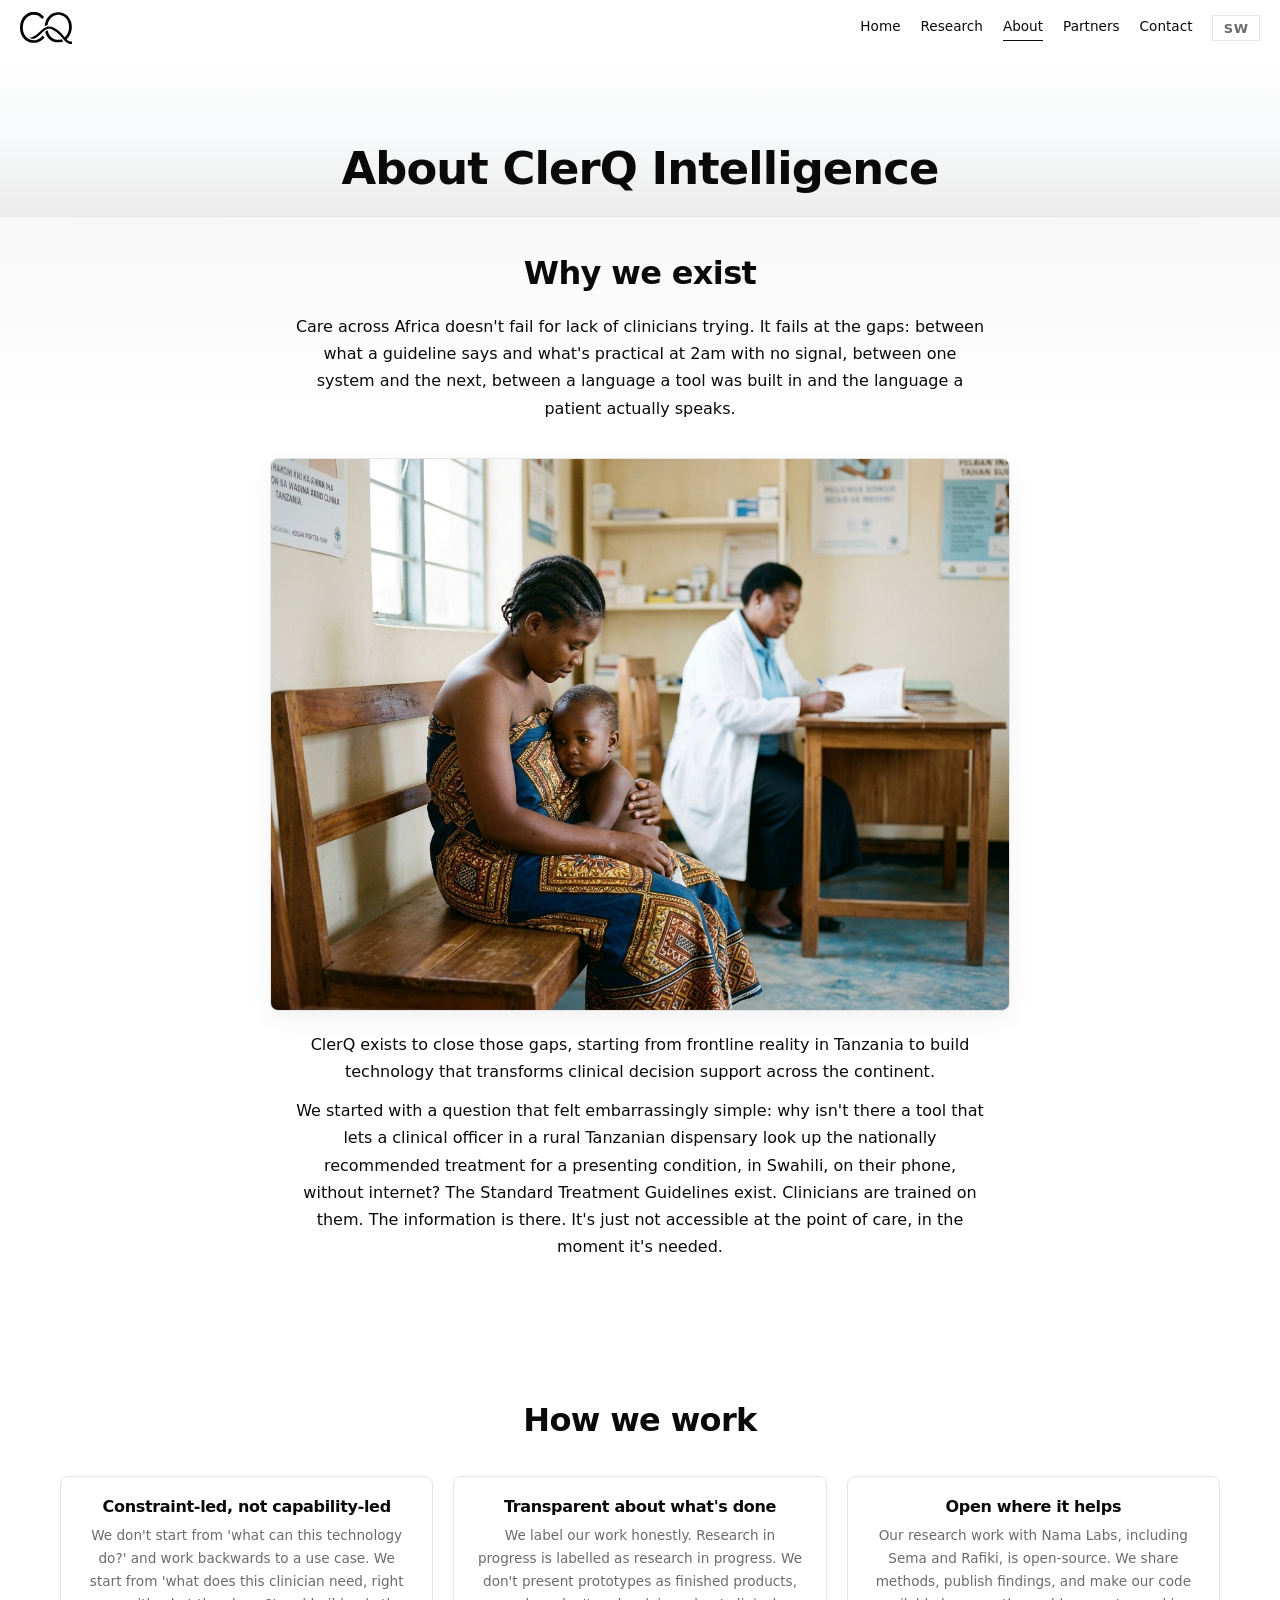
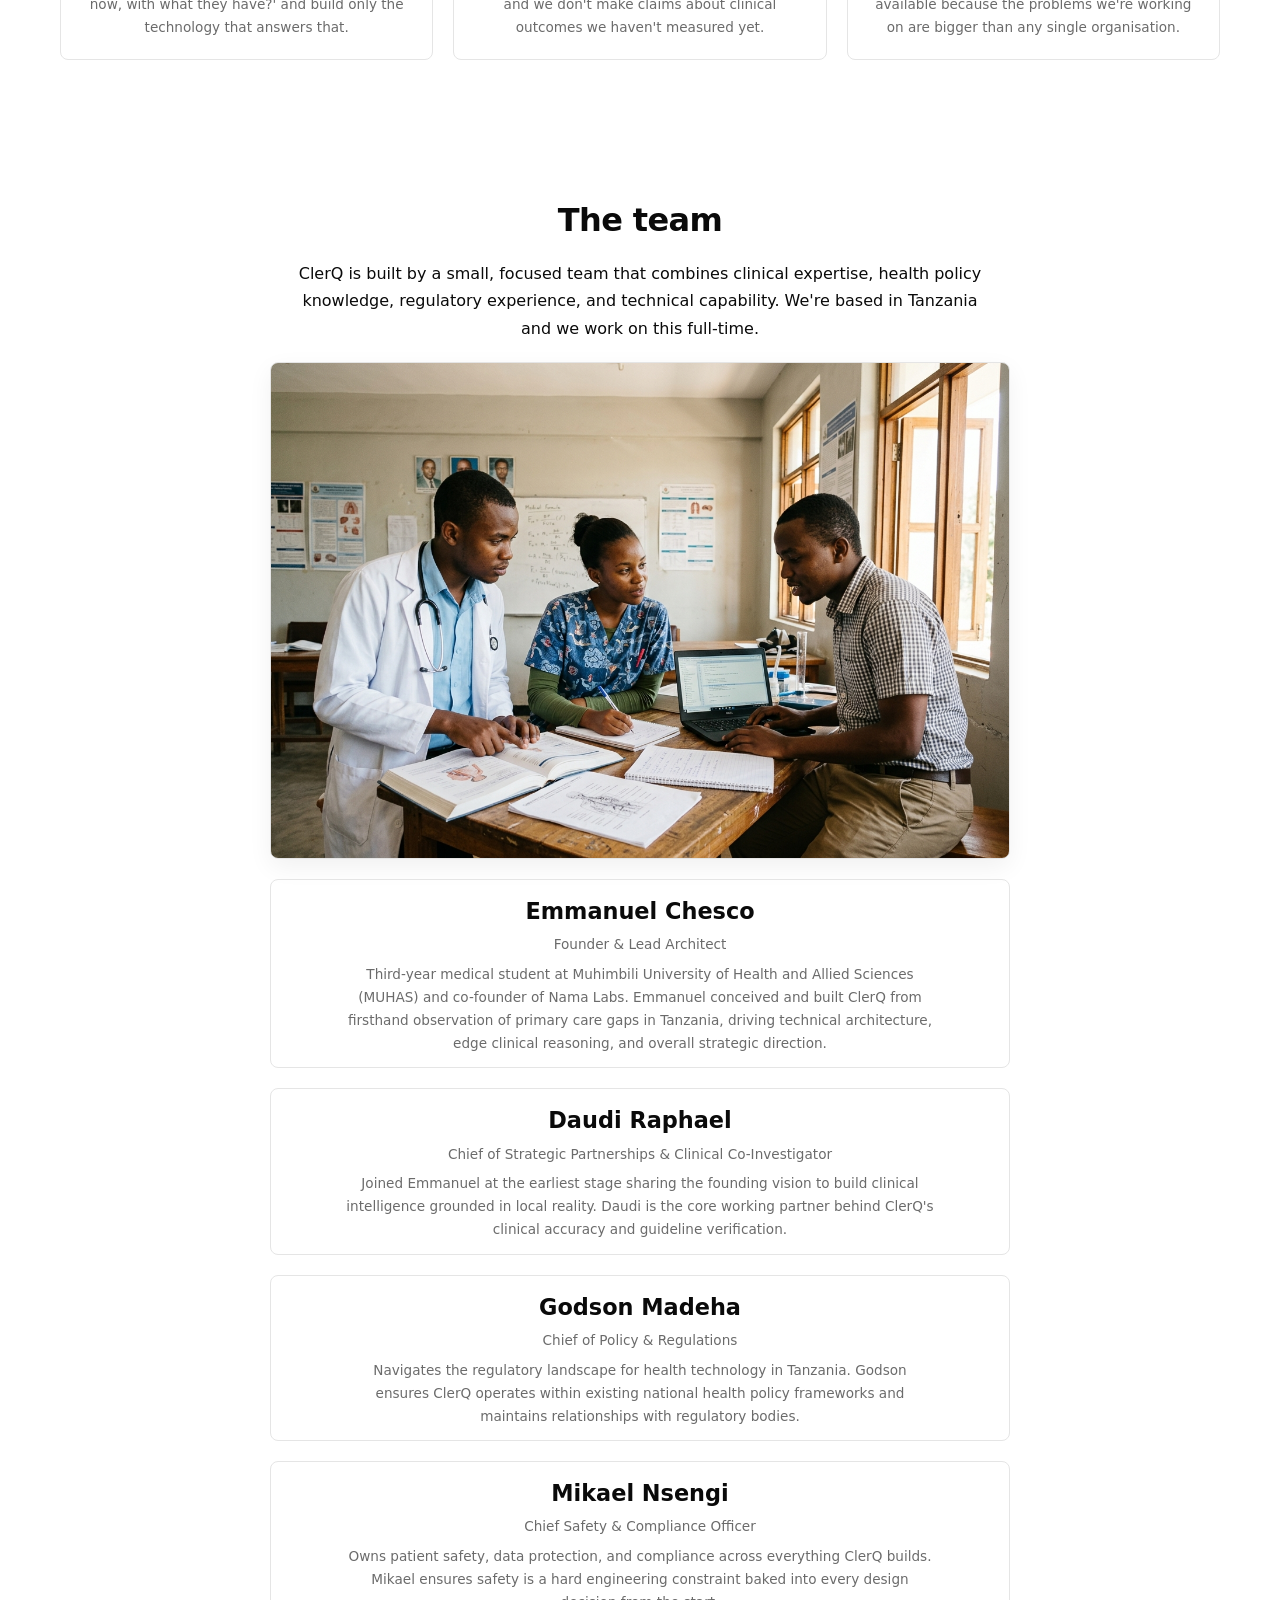
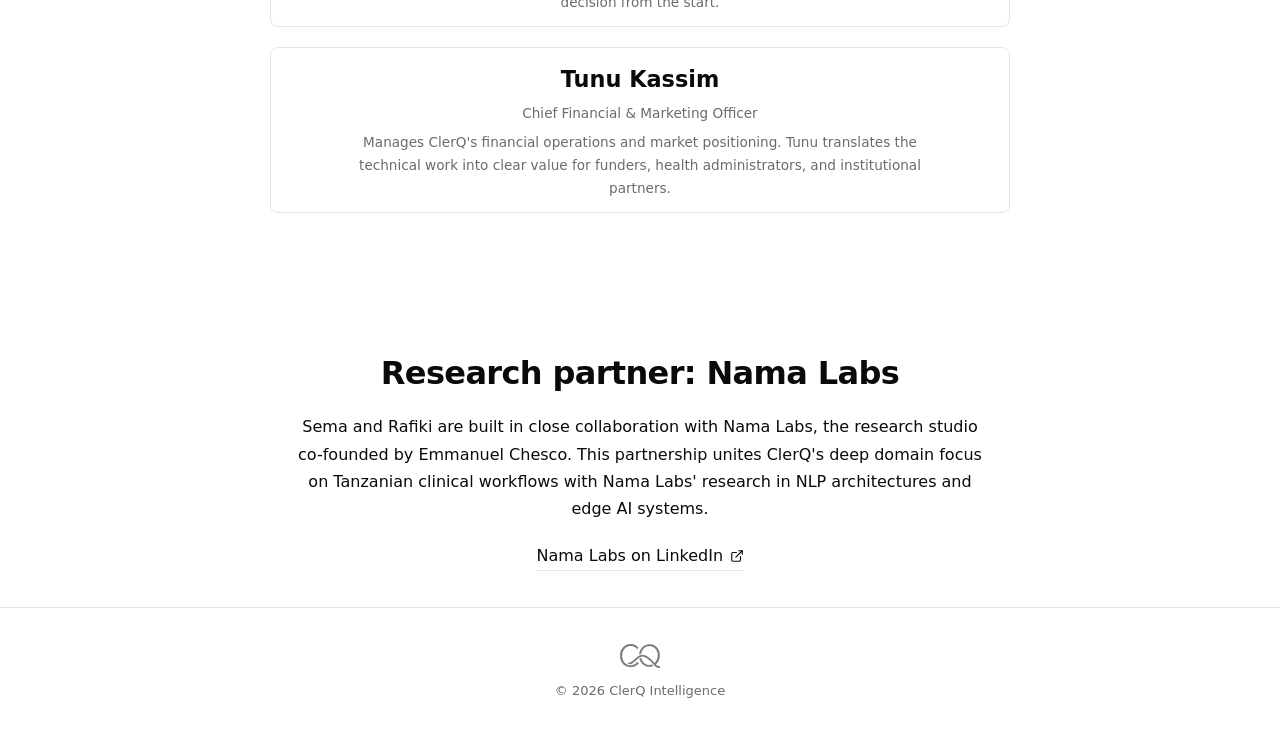
==== about/index.html @ b5c99c8f "fix(mobile): overhaul collapsible mobile menu with opaque blur overlay, fix email domain to .site, a" ====
<!DOCTYPE html>
<html lang="en" data-lang="en">
<head>
  <meta charset="UTF-8">
  <meta name="viewport" content="width=device-width, initial-scale=1.0">
  <title>About: ClerQ Intelligence</title>
  <meta name="description" content="The story, team, and values behind ClerQ Intelligence. Built to transform African healthcare, starting from frontline clinical reality in Tanzania.">
  <link rel="canonical" href="https://clerqintelligence.site/about/">
  <meta property="og:type" content="website">
  <meta property="og:url" content="https://clerqintelligence.site/about/">
  <meta property="og:title" content="About: ClerQ Intelligence">
  <meta property="og:description" content="Why ClerQ exists: the team and story behind clinical decision support built to transform African healthcare starting from Tanzania.">
  <meta property="og:image" content="https://clerqintelligence.site/assets/logos/clerq-logotype.png">
  <meta name="twitter:card" content="summary_large_image">
  <link rel="icon" href="/favicon.ico" sizes="any">
  <link rel="icon" type="image/svg+xml" href="/favicon.svg">
  <link rel="icon" type="image/png" sizes="32x32" href="/favicon-32.png">
  <link rel="icon" type="image/png" sizes="192x192" href="/favicon-192.png">
  <link rel="apple-touch-icon" href="/apple-touch-icon.png">
  <link rel="manifest" href="/site.webmanifest">
  <link rel="stylesheet" href="/css/main.css?v=20261111_11">
</head>
<body>

  <!-- ====== NAVIGATION ====== -->
  <nav class="nav" id="main-nav" role="navigation" aria-label="Main navigation">
    <a href="/" class="nav__logo" aria-label="ClerQ Intelligence home">
      <img src="/assets/logos/cq-monogram.svg" alt="CQ" width="40" height="32">
    </a>
    <div class="nav__links" id="nav-links">
      <button class="nav__close" id="nav-close" aria-label="Close menu" type="button">
        <svg width="22" height="22" viewBox="0 0 24 24" fill="none" stroke="currentColor" stroke-width="2.2" stroke-linecap="round" stroke-linejoin="round">
          <line x1="18" y1="6" x2="6" y2="18"></line>
          <line x1="6" y1="6" x2="18" y2="18"></line>
        </svg>
      </button>
      <a href="/" class="nav__link" id="nav-home"><span data-en="Home" data-sw="Nyumbani">Home</span></a>
      <a href="/research/" class="nav__link" id="nav-research"><span data-en="Research" data-sw="Utafiti">Research</span></a>
      <a href="/about/" class="nav__link nav__link--active" id="nav-about"><span data-en="About" data-sw="Kuhusu">About</span></a>
      <a href="/partners/" class="nav__link" id="nav-partners"><span data-en="Partners" data-sw="Washirika">Partners</span></a>
      <a href="/contact/" class="nav__link" id="nav-contact"><span data-en="Contact" data-sw="Wasiliana">Contact</span></a>
      <button class="nav__lang-toggle" id="lang-toggle" aria-label="Switch language">
        <span class="nav__lang-label" data-en="SW" data-sw="EN">SW</span>
      </button>
    </div>
    <button class="nav__toggle" id="nav-toggle" aria-label="Open menu" aria-expanded="false">
      <span class="nav__toggle-bar"></span>
      <span class="nav__toggle-bar"></span>
      <span class="nav__toggle-bar"></span>
    </button>
  </nav>
  <div class="nav__backdrop" id="nav-backdrop" aria-hidden="true"></div>

  <!-- ====== PAGE HEADER ====== -->
  <header class="page-header">
    <div class="container">
      <h1 data-en="About ClerQ Intelligence" data-sw="Kuhusu ClerQ Intelligence">About ClerQ Intelligence</h1>
    </div>
  </header>

  <!-- ====== WHY CLERQ EXISTS ====== -->
  <section class="section section--gradient-top" id="why-clerq">
    <div class="container">
      <h2 data-en="Why we exist" data-sw="Kwa nini tunapo">Why we exist</h2>
      <p style="margin-top: var(--space-md);" data-en="Care across Africa doesn't fail for lack of clinicians trying. It fails at the gaps: between what a guideline says and what's practical at 2am with no signal, between one system and the next, between a language a tool was built in and the language a patient actually speaks." data-sw="Huduma ya afya barani Afrika haishindwi kwa sababu madaktari hawajaribu. Inashindwa kwenye mapengo: kati ya mwongozo unavyosema na kinachofaa saa 8 usiku bila mtandao, kati ya mfumo mmoja na mwingine, kati ya lugha ambayo chombo kilijengwa na lugha ambayo mgonjwa anazungumza.">
        Care across Africa doesn't fail for lack of clinicians trying. It fails at the gaps: between what a guideline says and what's practical at 2am with no signal, between one system and the next, between a language a tool was built in and the language a patient actually speaks.
      </p>

      <div style="margin: var(--space-lg) auto 0; border: 1px solid var(--line); border-radius: 8px; overflow: hidden; max-width: 740px; box-shadow: 0 8px 24px rgba(0,0,0,0.06);">
        <img src="/assets/images/primary-encounter.jpg?v=20261111_11" alt="Mother and young child seated together in a clinic consultation room in Tanzania" style="width: 100%; height: auto; display: block;" loading="lazy">
      </div>

      <p style="margin-top: var(--space-md);" data-en="ClerQ exists to close those gaps, starting from frontline reality in Tanzania to build technology that transforms clinical decision support across the continent." data-sw="ClerQ ipo kufunga mapengo hayo, kuanzia uhalisia wa mstari wa mbele nchini Tanzania kujenga teknolojia inayobadilisha msaada wa maamuzi ya kitabibu kote barani.">
        ClerQ exists to close those gaps, starting from frontline reality in Tanzania to build technology that transforms clinical decision support across the continent.
      </p>
      <p style="margin-top: var(--space-sm);" data-en="We started with a question that felt embarrassingly simple: why isn't there a tool that lets a clinical officer in a rural Tanzanian dispensary look up the nationally recommended treatment for a presenting condition, in Swahili, on their phone, without internet? The Standard Treatment Guidelines exist. Clinicians are trained on them. The information is there. It's just not accessible at the point of care, in the moment it's needed." data-sw="Tulianza na swali lililoonekana rahisi sana: kwa nini hakuna chombo kinachoruhusu afisa wa kliniki katika zahanati ya vijijini ya Tanzania kutafuta matibabu yanayopendekezwa kitaifa kwa hali inayowasilishwa, kwa Kiswahili, kwenye simu yao, bila mtandao? Miongozo ya Tiba ya Kawaida ipo. Madaktari wamefunzwa juu yake. Taarifa ipo. Tu haipatikani katika sehemu ya huduma, wakati inapohitajika.">
        We started with a question that felt embarrassingly simple: why isn't there a tool that lets a clinical officer in a rural Tanzanian dispensary look up the nationally recommended treatment for a presenting condition, in Swahili, on their phone, without internet? The Standard Treatment Guidelines exist. Clinicians are trained on them. The information is there. It's just not accessible at the point of care, in the moment it's needed.
      </p>
    </div>
  </section>

  <!-- ====== WAVE DIVIDER ====== -->
  <svg class="wave-divider" viewBox="0 0 400 40" xmlns="http://www.w3.org/2000/svg" aria-hidden="true">
    <path d="M0 20 C50 20, 75 5, 125 5 S200 35, 250 35 S325 5, 375 5 S400 20, 400 20"/>
  </svg>

  <!-- ====== HOW WE WORK ====== -->
  <section class="section" id="how-we-work">
    <div class="container">
      <h2 data-en="How we work" data-sw="Jinsi tunavyofanya kazi">How we work</h2>
      <div style="margin-top: var(--space-lg); display: grid; grid-template-columns: repeat(auto-fit, minmax(280px, 1fr)); gap: var(--space-md);">
        <div style="border: 1px solid var(--line); border-radius: 8px; padding: var(--space-md); background: rgba(255,255,255,0.02);">
          <h3 style="font-size: var(--fs-body); font-weight: var(--fw-semibold); color: var(--ink);" data-en="Constraint-led, not capability-led" data-sw="Inaongozwa na vikwazo, si uwezo">Constraint-led, not capability-led</h3>
          <p class="text-muted text-small" style="margin-top: var(--space-xs);" data-en="We don't start from 'what can this technology do?' and work backwards to a use case. We start from 'what does this clinician need, right now, with what they have?' and build only the technology that answers that." data-sw="Hatuanzi kutoka 'teknolojia hii inaweza kufanya nini?' na kufanya kazi kurudi kwa kesi ya matumizi. Tunaanzia kutoka 'daktari huyu anahitaji nini, sasa hivi, na kile alicho nacho?' na kujenga teknolojia tu inayojibu hilo.">We don't start from "what can this technology do?" and work backwards to a use case. We start from "what does this clinician need, right now, with what they have?" and build only the technology that answers that.</p>
        </div>
        <div style="border: 1px solid var(--line); border-radius: 8px; padding: var(--space-md); background: rgba(255,255,255,0.02);">
          <h3 style="font-size: var(--fs-body); font-weight: var(--fw-semibold); color: var(--ink);" data-en="Transparent about what's done" data-sw="Wazi kuhusu kinachokamilika">Transparent about what's done</h3>
          <p class="text-muted text-small" style="margin-top: var(--space-xs);" data-en="We label our work honestly. Research in progress is labelled as research in progress. We don't present prototypes as finished products, and we don't make claims about clinical outcomes we haven't measured yet." data-sw="Tunaweka lebo kazi yetu kwa uaminifu. Utafiti unaoendelea umewekwa lebo kama utafiti unaoendelea. Hatuwasilishi mifano kama bidhaa zilizokamilika.">We label our work honestly. Research in progress is labelled as research in progress. We don't present prototypes as finished products, and we don't make claims about clinical outcomes we haven't measured yet.</p>
        </div>
        <div style="border: 1px solid var(--line); border-radius: 8px; padding: var(--space-md); background: rgba(255,255,255,0.02);">
          <h3 style="font-size: var(--fs-body); font-weight: var(--fw-semibold); color: var(--ink);" data-en="Open where it helps" data-sw="Wazi mahali inaposaidia">Open where it helps</h3>
          <p class="text-muted text-small" style="margin-top: var(--space-xs);" data-en="Our research work with Nama Labs, including Sema and Rafiki, is open-source. We share methods, publish findings, and make our code available because the problems we're working on are bigger than any single organisation." data-sw="Kazi yetu ya utafiti na Nama Labs, ikijumuisha Sema na Rafiki, ni ya chanzo wazi. Tunashiriki mbinu, kuchapisha matokeo, na kufanya msimbo wetu upatikane kwa uwazi.">Our research work with Nama Labs, including Sema and Rafiki, is open-source. We share methods, publish findings, and make our code available because the problems we're working on are bigger than any single organisation.</p>
        </div>
      </div>
    </div>
  </section>

  <!-- ====== WAVE DIVIDER ====== -->
  <svg class="wave-divider" viewBox="0 0 400 40" xmlns="http://www.w3.org/2000/svg" aria-hidden="true">
    <path d="M0 20 C50 20, 75 5, 125 5 S200 35, 250 35 S325 5, 375 5 S400 20, 400 20"/>
  </svg>

  <!-- ====== TEAM ====== -->
  <section class="section" id="team">
    <div class="container">
      <h2 data-en="The team" data-sw="Timu">The team</h2>
      <p style="margin-top: var(--space-md);" data-en="ClerQ is built by a small, focused team that combines clinical expertise, health policy knowledge, regulatory experience, and technical capability. We're based in Tanzania and we work on this full-time." data-sw="ClerQ imejengwa na timu ndogo, iliyolenga inayounganisha utaalamu wa kitabibu, maarifa ya sera ya afya, uzoefu wa udhibiti, na uwezo wa kiufundi. Tunaishi Tanzania na tunafanya kazi hii kwa muda wote.">
        ClerQ is built by a small, focused team that combines clinical expertise, health policy knowledge, regulatory experience, and technical capability. We're based in Tanzania and we work on this full-time.
      </p>
      <div style="margin: var(--space-md) auto 0; border: 1px solid var(--line); border-radius: 8px; overflow: hidden; max-width: 740px; box-shadow: 0 8px 24px rgba(0,0,0,0.06);">
        <img src="/assets/images/team-facility.jpg?v=20261111_11" alt="ClerQ Intelligence clinical research and development team in Dar es Salaam" style="width: 100%; height: auto; display: block;" loading="lazy">
      </div>

      <div class="team-list">
        <div class="team-member" style="border-radius: 8px; padding: var(--space-sm); border: 1px solid var(--line);">
          <p class="team-member__name">Emmanuel Chesco</p>
          <p class="team-member__role" data-en="Founder &amp; Lead Architect" data-sw="Mwanzilishi &amp; Msanifu Mkuu">Founder &amp; Lead Architect</p>
          <p class="text-small text-muted" style="margin-top: var(--space-xs);" data-en="Third-year medical student at Muhimbili University of Health and Allied Sciences (MUHAS) and co-founder of Nama Labs. Emmanuel conceived and built ClerQ from firsthand observation of primary care gaps in Tanzania, driving technical architecture, edge clinical reasoning, and overall strategic direction." data-sw="Mwanafunzi wa mwaka wa tatu wa udaktari katika Chuo Kikuu cha Afya na Sayansi Shirikishi Muhimbili (MUHAS) na mwanzilishi mwenza wa Nama Labs.">Third-year medical student at Muhimbili University of Health and Allied Sciences (MUHAS) and co-founder of Nama Labs. Emmanuel conceived and built ClerQ from firsthand observation of primary care gaps in Tanzania, driving technical architecture, edge clinical reasoning, and overall strategic direction.</p>
        </div>
        <div class="team-member" style="border-radius: 8px; padding: var(--space-sm); border: 1px solid var(--line);">
          <p class="team-member__name">Daudi Raphael</p>
          <p class="team-member__role" data-en="Chief of Strategic Partnerships &amp; Clinical Co-Investigator" data-sw="Mkuu wa Ushirikiano wa Kimkakati &amp; Mtafiti Mwenza wa Kitabibu">Chief of Strategic Partnerships &amp; Clinical Co-Investigator</p>
          <p class="text-small text-muted" style="margin-top: var(--space-xs);" data-en="Joined Emmanuel at the earliest stage sharing the founding vision to build clinical intelligence grounded in local reality. Daudi is the core working partner behind ClerQ's clinical accuracy and guideline verification." data-sw="Alijiunga na Emmanuel katika hatua ya mwanzo kabisa akishiriki maono ya msingi ya kujenga akili ya kitabibu inayotegemea uhalisia wa ndani.">Joined Emmanuel at the earliest stage sharing the founding vision to build clinical intelligence grounded in local reality. Daudi is the core working partner behind ClerQ's clinical accuracy and guideline verification.</p>
        </div>
        <div class="team-member" style="border-radius: 8px; padding: var(--space-sm); border: 1px solid var(--line);">
          <p class="team-member__name">Godson Madeha</p>
          <p class="team-member__role" data-en="Chief of Policy &amp; Regulations" data-sw="Mkuu wa Sera na Kanuni">Chief of Policy &amp; Regulations</p>
          <p class="text-small text-muted" style="margin-top: var(--space-xs);" data-en="Navigates the regulatory landscape for health technology in Tanzania. Godson ensures ClerQ operates within existing national health policy frameworks and maintains relationships with regulatory bodies." data-sw="Anasimamia mazingira ya udhibiti wa teknolojia ya afya Tanzania. Godson anahakikisha ClerQ inafanya kazi ndani ya mifumo iliyopo ya sera ya afya ya kitaifa.">Navigates the regulatory landscape for health technology in Tanzania. Godson ensures ClerQ operates within existing national health policy frameworks and maintains relationships with regulatory bodies.</p>
        </div>
        <div class="team-member" style="border-radius: 8px; padding: var(--space-sm); border: 1px solid var(--line);">
          <p class="team-member__name">Mikael Nsengi</p>
          <p class="team-member__role" data-en="Chief Safety &amp; Compliance Officer" data-sw="Afisa Mkuu wa Usalama na Uzingatiaji">Chief Safety &amp; Compliance Officer</p>
          <p class="text-small text-muted" style="margin-top: var(--space-xs);" data-en="Owns patient safety, data protection, and compliance across everything ClerQ builds. Mikael ensures safety is a hard engineering constraint baked into every design decision from the start." data-sw="Anamiliki usalama wa mgonjwa, ulinzi wa data, na uzingatiaji katika kila kitu ClerQ inajenga.">Owns patient safety, data protection, and compliance across everything ClerQ builds. Mikael ensures safety is a hard engineering constraint baked into every design decision from the start.</p>
        </div>
        <div class="team-member" style="border-radius: 8px; padding: var(--space-sm); border: 1px solid var(--line);">
          <p class="team-member__name">Tunu Kassim</p>
          <p class="team-member__role" data-en="Chief Financial &amp; Marketing Officer" data-sw="Afisa Mkuu wa Fedha na Masoko">Chief Financial &amp; Marketing Officer</p>
          <p class="text-small text-muted" style="margin-top: var(--space-xs);" data-en="Manages ClerQ's financial operations and market positioning. Tunu translates the technical work into clear value for funders, health administrators, and institutional partners." data-sw="Anasimamia shughuli za fedha na nafasi ya soko ya ClerQ.">Manages ClerQ's financial operations and market positioning. Tunu translates the technical work into clear value for funders, health administrators, and institutional partners.</p>
        </div>
      </div>
    </div>
  </section>

  <!-- ====== WAVE DIVIDER ====== -->
  <svg class="wave-divider" viewBox="0 0 400 40" xmlns="http://www.w3.org/2000/svg" aria-hidden="true">
    <path d="M0 20 C50 20, 75 5, 125 5 S200 35, 250 35 S325 5, 375 5 S400 20, 400 20"/>
  </svg>

  <!-- ====== NAMA LABS ====== -->
  <section class="section" id="nama-labs">
    <div class="container">
      <h2 data-en="Research partner: Nama Labs" data-sw="Mshirika wa utafiti: Nama Labs">Research partner: Nama Labs</h2>
      <p style="margin-top: var(--space-md);" data-en="Sema and Rafiki are built in close collaboration with Nama Labs, the research studio co-founded by Emmanuel Chesco. This partnership unites ClerQ's deep domain focus on Tanzanian clinical workflows with Nama Labs' research in NLP architectures and edge AI systems." data-sw="Sema na Rafiki zimejengwa kwa ushirikiano wa karibu na Nama Labs, studio ya utafiti iliyoanzishwa kwa pamoja na Emmanuel Chesco.">
        Sema and Rafiki are built in close collaboration with Nama Labs, the research studio co-founded by Emmanuel Chesco. This partnership unites ClerQ's deep domain focus on Tanzanian clinical workflows with Nama Labs' research in NLP architectures and edge AI systems.
      </p>
      <div style="margin-top: var(--space-md);">
        <a href="https://linkedin.com/in/nama-labs-07a475433" class="ext-link" target="_blank" rel="noopener noreferrer">
          <span>Nama Labs on LinkedIn</span>
          <svg viewBox="0 0 24 24" fill="none" stroke="currentColor" stroke-width="2" stroke-linecap="round" stroke-linejoin="round"><path d="M18 13v6a2 2 0 0 1-2 2H5a2 2 0 0 1-2-2V8a2 2 0 0 1 2-2h6"/><polyline points="15 3 21 3 21 9"/><line x1="10" y1="14" x2="21" y2="3"/></svg>
        </a>
      </div>
    </div>
  </section>

  <!-- ====== FOOTER ====== -->
  <footer class="footer" id="site-footer">
    <div class="footer__inner">
      <img src="/assets/logos/cq-monogram.svg" alt="CQ" class="footer__logo" width="40" height="32">
      <span class="footer__copy">&copy; 2026 ClerQ Intelligence</span>
    </div>
  </footer>

  <script src="/js/main.js?v=20261111_11"></script>
</body>
</html>
---- css/main.css ----
/* ============================================================
   ClerQ Intelligence: Design System
   Monochrome · Geometric · Ramsian Minimalism
   ============================================================ */

/* --- Fonts -------------------------------------------------- */
@import url('https://api.fontshare.com/v2/css?f[]=general-sans@200,300,400,500,600,700&display=swap');

/* --- Design Tokens ------------------------------------------ */
:root {
  /* Palette: strict monochrome base with subtle technical accents */
  --bg: #FFFFFF;
  --ink: #0A0A0A;
  --line: #E5E5E5;
  --muted: #6B6B6B;

  /* Subtle technical accent tokens (used sparingly for telemetry, validation, and key actions) */
  --accent-teal: #00D09C;
  --accent-teal-dim: rgba(0, 208, 156, 0.08);
  --accent-teal-border: rgba(0, 208, 156, 0.28);
  --accent-teal-glow: rgba(0, 208, 156, 0.35);

  --accent-cyan: #0EA5E9;
  --accent-cyan-dim: rgba(14, 165, 233, 0.08);
  --accent-cyan-border: rgba(14, 165, 233, 0.28);

  --accent-amber: #D97706;
  --accent-amber-dim: rgba(217, 119, 6, 0.08);
  --accent-amber-border: rgba(217, 119, 6, 0.3);

  --accent-violet: #8B5CF6;
  --accent-violet-dim: rgba(139, 92, 246, 0.08);

  /* Premium gradient tokens */
  --grad-hero: linear-gradient(180deg, #FFFFFF 0%, #F8F9FA 50%, #EBEBEB 100%);
  --grad-section-fade: linear-gradient(180deg, rgba(10,10,10,0.03) 0%, rgba(255,255,255,0) 100%);
  --grad-ink-down: linear-gradient(180deg, var(--ink) 0%, #1A1A1A 40%, #333333 100%);
  --grad-dark-section: linear-gradient(180deg, #0A0A0A 0%, #121417 50%, #1A1D20 100%);
  --grad-subtle-vignette: radial-gradient(ellipse at center, transparent 40%, rgba(10,10,10,0.04) 100%);
  --grad-text-fade: linear-gradient(90deg, var(--ink) 0%, var(--muted) 100%);
  --grad-teal-subtle: linear-gradient(135deg, rgba(0, 208, 156, 0.1) 0%, rgba(14, 165, 233, 0.05) 100%);

  /* Typography */
  --font-primary: 'General Sans', system-ui, -apple-system, 'Segoe UI', sans-serif;
  --font-mono: ui-monospace, SFMono-Regular, Menlo, Monaco, Consolas, 'Liberation Mono', 'Courier New', monospace;
  --fs-display: clamp(2.8rem, 5vw, 5rem);
  --fs-h1: clamp(2rem, 3.5vw, 3.2rem);
  --fs-h2: clamp(1.5rem, 2.5vw, 2rem);
  --fs-h3: clamp(1.15rem, 1.8vw, 1.4rem);
  --fs-body: clamp(1rem, 1.1vw, 1.125rem);
  --fs-small: clamp(0.85rem, 0.95vw, 0.9375rem);
  --fs-caption: 0.8125rem;
  --lh-display: 1.1;
  --lh-heading: 1.25;
  --lh-body: 1.7;
  --fw-light: 300;
  --fw-regular: 400;
  --fw-medium: 500;
  --fw-semibold: 600;
  --fw-bold: 700;

  /* Spacing: tightened for crisp readability and modern density without cavernous gaps */
  --space-xs: 0.4rem;
  --space-sm: 0.75rem;
  --space-md: 1.25rem;
  --space-lg: 2.25rem;
  --space-xl: 3.25rem;
  --space-2xl: 4.5rem;

  /* Layout */
  --max-width: 1200px;
  --content-width: 720px;
  --copy-max-ch: 68ch;

  /* Transitions */
  --ease-out: cubic-bezier(0.16, 1, 0.3, 1);
  --ease-in-out: cubic-bezier(0.65, 0, 0.35, 1);
  --duration-fast: 200ms;
  --duration-normal: 400ms;
  --duration-slow: 800ms;
}

/* --- Reset -------------------------------------------------- */
*, *::before, *::after {
  margin: 0;
  padding: 0;
  box-sizing: border-box;
}

html {
  scroll-behavior: smooth;
  scroll-padding-top: 80px;
  -webkit-text-size-adjust: 100%;
  text-size-adjust: 100%;
  overflow-x: hidden;
}

body {
  font-family: var(--font-primary);
  font-size: var(--fs-body);
  font-weight: var(--fw-regular);
  line-height: var(--lh-body);
  color: var(--ink);
  background-color: var(--bg);
  -webkit-font-smoothing: antialiased;
  -moz-osx-font-smoothing: grayscale;
  text-rendering: optimizeLegibility;
  overflow-x: hidden;
  width: 100%;
}

img, svg, video, canvas {
  display: block;
  max-width: 100%;
}

a {
  color: var(--ink);
  text-decoration: none;
  transition: opacity var(--duration-fast) var(--ease-out);
}

a:hover {
  opacity: 0.6;
}

button {
  font-family: inherit;
  font-size: inherit;
  border: none;
  background: none;
  cursor: pointer;
  color: inherit;
}

ul, ol {
  list-style: none;
}

/* --- Typography --------------------------------------------- */
h1, h2, h3, h4 {
  font-weight: var(--fw-semibold);
  line-height: var(--lh-heading);
  letter-spacing: -0.02em;
  text-align: center;
  margin-left: auto;
  margin-right: auto;
}

h1 { font-size: var(--fs-h1); }
h2 { font-size: var(--fs-h2); }
h3 { font-size: var(--fs-h3); }

p {
  max-width: var(--copy-max-ch);
  margin-left: auto;
  margin-right: auto;
  text-align: center;
}

.text-muted {
  color: var(--muted);
}

.text-small {
  font-size: var(--fs-small);
}

.text-caption {
  font-size: var(--fs-caption);
  color: var(--muted);
}

/* --- Layout ------------------------------------------------- */
.container {
  width: 100%;
  max-width: var(--max-width);
  margin-left: auto;
  margin-right: auto;
  padding-left: var(--space-md);
  padding-right: var(--space-md);
  text-align: center;
}

.container--narrow {
  max-width: var(--content-width);
}

.section {
  padding-top: var(--space-lg);
  padding-bottom: var(--space-lg);
  text-align: center;
}

.section--lg {
  padding-top: var(--space-xl);
  padding-bottom: var(--space-xl);
  text-align: center;
}

/* --- Navigation --------------------------------------------- */
.nav {
  position: sticky;
  top: 0;
  left: 0;
  right: 0;
  z-index: 100;
  padding: var(--space-sm) var(--space-md);
  display: flex;
  align-items: center;
  justify-content: space-between;
  background: rgba(255, 255, 255, 0.92);
  backdrop-filter: blur(20px);
  -webkit-backdrop-filter: blur(20px);
  border-bottom: 1px solid transparent;
  transition: border-color var(--duration-normal) var(--ease-out),
              background-color var(--duration-normal) var(--ease-out);
}

.nav__backdrop {
  position: fixed;
  inset: 0;
  background: rgba(0, 0, 0, 0.45);
  backdrop-filter: blur(4px);
  -webkit-backdrop-filter: blur(4px);
  opacity: 0;
  pointer-events: none;
  transition: opacity var(--duration-normal) var(--ease-out);
  z-index: 9998;
}

.nav__backdrop--open {
  opacity: 1;
  pointer-events: auto;
}

.nav--scrolled {
  border-bottom-color: var(--line);
  background: rgba(255, 255, 255, 0.95);
}

.nav__logo {
  display: flex;
  align-items: center;
  flex-shrink: 0;
}

.nav__logo img {
  height: 32px;
  width: auto;
}

.nav__links {
  display: flex;
  align-items: center;
  gap: var(--space-md);
}

.nav__link {
  font-size: var(--fs-small);
  font-weight: var(--fw-medium);
  color: var(--ink);
  position: relative;
  padding-bottom: 2px;
}

.nav__link::after {
  content: '';
  position: absolute;
  bottom: 0;
  left: 0;
  width: 0;
  height: 1px;
  background: var(--ink);
  transition: width var(--duration-normal) var(--ease-out);
}

.nav__link:hover {
  opacity: 1;
}

.nav__link:hover::after,
.nav__link--active::after {
  width: 100%;
}

.nav__link--active {
  opacity: 1;
}

/* Mobile hamburger & close */
.nav__close {
  display: none;
}

.nav__toggle {
  display: none;
  flex-direction: column;
  gap: 5px;
  width: 24px;
  padding: 4px 0;
  cursor: pointer;
}

.nav__toggle-bar {
  display: block;
  width: 100%;
  height: 1.5px;
  background: var(--ink);
  transition: transform var(--duration-normal) var(--ease-out),
              opacity var(--duration-fast) var(--ease-out);
  transform-origin: center;
}

.nav__toggle--open .nav__toggle-bar:nth-child(1) {
  transform: translateY(6.5px) rotate(45deg);
}

.nav__toggle--open .nav__toggle-bar:nth-child(2) {
  opacity: 0;
}

.nav__toggle--open .nav__toggle-bar:nth-child(3) {
  transform: translateY(-6.5px) rotate(-45deg);
}

/* --- Language Toggle ---------------------------------------- */
.nav__lang-toggle {
  display: flex;
  align-items: center;
  justify-content: center;
  padding: 0.3rem 0.65rem;
  border: 1px solid var(--line);
  font-size: var(--fs-caption);
  font-weight: var(--fw-semibold);
  letter-spacing: 0.04em;
  color: var(--muted);
  cursor: pointer;
  transition: color var(--duration-fast) var(--ease-out),
              border-color var(--duration-fast) var(--ease-out);
}

.nav__lang-toggle:hover {
  color: var(--ink);
  border-color: var(--ink);
}

/* --- Wave Divider ------------------------------------------- */
.wave-divider {
  display: block;
  width: 100%;
  max-width: 280px;
  margin: var(--space-md) auto;
  overflow: visible;
}

.wave-divider path {
  fill: none;
  stroke: var(--ink);
  stroke-width: 1.5;
  stroke-linecap: round;
  stroke-dasharray: 600;
  stroke-dashoffset: 600;
  transition: stroke-dashoffset 1.8s var(--ease-in-out);
}

.wave-divider.is-visible path {
  stroke-dashoffset: 0;
}

/* --- Hero --------------------------------------------------- */
.hero {
  position: relative;
  min-height: 85vh;
  display: flex;
  align-items: center;
  justify-content: center;
  overflow: hidden;
  background-color: #07080A;
  background-image: 
    radial-gradient(ellipse 70% 50% at 50% 25%, rgba(0, 168, 89, 0.12) 0%, transparent 65%),
    radial-gradient(ellipse 50% 40% at 80% 50%, rgba(0, 163, 224, 0.08) 0%, transparent 55%),
    linear-gradient(180deg, rgba(7, 8, 10, 0.72) 0%, rgba(7, 8, 10, 0.94) 100%),
    url('/assets/images/clinician-care.jpg?v=20261111_11');
  background-size: cover;
  background-position: center;
  padding: calc(var(--space-2xl) + 1rem) var(--space-md) var(--space-xl);
  color: #FFFFFF;
}

.hero__container {
  max-width: 860px;
  margin: 0 auto;
  width: 100%;
  display: flex;
  flex-direction: column;
  align-items: center;
  text-align: center;
  position: relative;
  z-index: 2;
}

.hero__content {
  position: relative;
  z-index: 2;
  display: flex;
  flex-direction: column;
  align-items: center;
  text-align: center;
  gap: var(--space-md);
}

.hero__eyebrow {
  font-size: 0.8125rem;
  font-weight: var(--fw-semibold);
  letter-spacing: 0.14em;
  text-transform: uppercase;
  color: #00D09C;
  margin: 0;
  display: inline-block;
  background: none;
  border: none;
  padding: 0;
}

.hero__logotype {
  width: clamp(240px, 35vw, 420px);
  height: auto;
  filter: brightness(0) invert(1);
}

.hero__tagline {
  font-size: clamp(1.05rem, 2vw, 1.25rem);
  color: #E2E8F0;
  max-width: 680px;
  line-height: 1.6;
  margin: 0 auto;
}

.hero__actions {
  display: flex;
  gap: var(--space-sm);
  justify-content: center;
  flex-wrap: wrap;
  margin-top: var(--space-xs);
}

/* --- Smiling People & Clinical Voices Gallery --- */
.voices-gallery {
  display: grid;
  grid-template-columns: repeat(auto-fit, minmax(280px, 1fr));
  gap: var(--space-md);
  margin-top: var(--space-lg);
}

.voice-card {
  background: #FFFFFF;
  border: 1px solid var(--line);
  border-radius: 12px;
  overflow: hidden;
  box-shadow: 0 8px 30px rgba(0, 0, 0, 0.05);
  transition: transform var(--duration-fast) var(--ease-out), box-shadow var(--duration-fast) var(--ease-out);
  display: flex;
  flex-direction: column;
}

.voice-card:hover {
  transform: translateY(-4px);
  box-shadow: 0 16px 40px rgba(120, 80, 185, 0.12);
  border-color: rgba(120, 80, 185, 0.4);
}

.voice-card__img {
  width: 100%;
  height: 320px;
  object-fit: cover;
  display: block;
}

.voice-card__body {
  padding: var(--space-md);
  flex: 1;
  display: flex;
  flex-direction: column;
  justify-content: space-between;
  align-items: center;
  text-align: center;
}

.voice-card__role {
  font-size: 0.75rem;
  font-weight: var(--fw-semibold);
  letter-spacing: 0.05em;
  text-transform: uppercase;
  color: #7850B9;
  text-align: center;
}

.voice-card__quote {
  font-size: var(--fs-small);
  color: var(--ink);
  font-weight: var(--fw-medium);
  margin-top: 0.4rem;
  line-height: 1.5;
  text-align: center;
}

/* --- Dark Section (First Principles) ------------------------ */
.section--dark {
  background: var(--grad-dark-section);
  color: var(--bg);
  position: relative;
  overflow: hidden;
}

.section--dark .text-muted {
  color: #999999;
}

.section--dark .wave-divider path {
  stroke: var(--bg);
}

.principles-wrap {
  display: grid;
  grid-template-columns: 1.2fr 1fr;
  gap: var(--space-xl);
  align-items: center;
  min-height: 480px;
}

.principles-canvas-wrap {
  position: relative;
  width: 100%;
  aspect-ratio: 1 / 1;
  max-width: 580px;
  margin: 0 auto;
}

.principles-canvas-wrap canvas {
  width: 100%;
  height: 100%;
  display: block;
  border-radius: 4px;
}

.principles-panel {
  padding: var(--space-md) 0;
  display: flex;
  flex-direction: column;
  justify-content: center;
  align-items: center;
  text-align: center;
}

.principles-spotlight {
  padding-bottom: var(--space-sm);
  border-bottom: 1px solid rgba(255, 255, 255, 0.08);
  margin-bottom: var(--space-md);
  width: 100%;
  text-align: center;
}

.principles-tag {
  font-family: ui-monospace, SFMono-Regular, Menlo, Monaco, Consolas, monospace;
  font-size: 0.78rem;
  letter-spacing: 0.12em;
  color: #777777;
  margin-bottom: var(--space-xs);
  text-transform: uppercase;
  text-align: center;
}

.principles-panel__title {
  font-size: var(--fs-h2);
  font-weight: var(--fw-semibold);
  margin-bottom: var(--space-xs);
  color: #ffffff;
  min-height: 1.2em;
  line-height: 1.2;
  text-align: center;
}

.principles-panel__desc {
  font-size: var(--fs-body);
  font-weight: var(--fw-light);
  color: #cccccc;
  max-width: 44ch;
  margin-left: auto;
  margin-right: auto;
  min-height: 3.2em;
  line-height: 1.65;
  text-align: center;
}

.principles-nav {
  display: flex;
  flex-wrap: wrap;
  justify-content: center;
  gap: 0.5rem;
  margin-top: var(--space-xs);
  margin-bottom: var(--space-md);
}

.principle-btn {
  display: inline-flex;
  align-items: center;
  gap: 0.4rem;
  background: rgba(255, 255, 255, 0.03);
  border: 1px solid rgba(255, 255, 255, 0.1);
  border-radius: 4px;
  padding: 0.35rem 0.7rem;
  font-size: 0.8rem;
  color: #888888;
  cursor: pointer;
  transition: all 0.2s ease;
  font-family: inherit;
}

.principle-btn:hover {
  background: rgba(255, 255, 255, 0.08);
  border-color: rgba(255, 255, 255, 0.28);
  color: #dddddd;
}

.principle-btn--active {
  background: rgba(255, 255, 255, 0.12);
  border-color: rgba(255, 255, 255, 0.65);
  color: #ffffff;
}

.principle-btn__num {
  font-family: ui-monospace, SFMono-Regular, Menlo, Monaco, Consolas, monospace;
  font-size: 0.72rem;
  opacity: 0.65;
}

.principles-panel__hint {
  font-size: var(--fs-caption);
  color: #555555;
  letter-spacing: 0.04em;
}

/* --- Gradient overlay for sections -------------------------- */
.section--gradient-top {
  position: relative;
}

.section--gradient-top::before {
  content: '';
  position: absolute;
  top: 0;
  left: 0;
  right: 0;
  height: 200px;
  background: var(--grad-section-fade);
  pointer-events: none;
}

/* --- Product Snapshot --------------------------------------- */
.snapshot {
  position: relative;
}

.snapshot::before {
  content: '';
  position: absolute;
  top: -100px;
  right: -200px;
  width: 500px;
  height: 500px;
  background: radial-gradient(circle, rgba(255, 255, 255, 0.02) 0%, transparent 70%);
  pointer-events: none;
}

@keyframes pulse-dot {
  0%, 100% { opacity: 1; transform: scale(1); }
  50% { opacity: 0.35; transform: scale(0.85); }
}

/* --- Lucy AI Highlight Block -------------------------------- */
.lucy-block {
  margin-top: var(--space-xl);
  padding: var(--space-lg);
  border: 1px solid var(--line);
  border-radius: 16px;
  background: linear-gradient(180deg, rgba(255, 255, 255, 0.95) 0%, rgba(248, 250, 252, 0.7) 100%);
  position: relative;
  text-align: center;
  transition: border-color var(--duration-normal) var(--ease-out);
}

.lucy-block:hover {
  border-color: var(--accent-teal-border);
}

.lucy-icon-wrap {
  display: flex;
  align-items: center;
  justify-content: center;
  width: 54px;
  height: 38px;
  margin: 0 auto 0.5rem;
  color: var(--ink);
  perspective: 500px;
  transition: color var(--duration-normal) var(--ease-out);
}

.lucy-icon-wrap svg {
  display: block;
  transform-style: preserve-3d;
  animation: lucyRotateY 10s linear infinite;
  will-change: transform;
}

@keyframes lucyRotateY {
  0% {
    transform: rotateY(0deg);
  }
  50% {
    transform: rotateY(180deg);
  }
  100% {
    transform: rotateY(360deg);
  }
}

.lucy-icon-wrap:hover svg {
  color: var(--accent-teal);
  animation-duration: 4s;
}

@media (prefers-reduced-motion: reduce) {
  .lucy-icon-wrap svg {
    animation: none;
  }
}

/* --- Hakiki Engine Showcase --------------------------------- */
.hakiki-showcase {
  margin-top: var(--space-xl);
  padding: var(--space-lg);
  border: 1px solid var(--line);
  border-radius: 16px;
  background: linear-gradient(135deg, #FFFFFF 0%, #FAFAFA 50%, #F4F6F8 100%);
  position: relative;
  overflow: hidden;
  text-align: center;
}

.hakiki-showcase::before {
  content: '';
  position: absolute;
  top: 0;
  left: 0;
  right: 0;
  width: 100%;
  height: 3px;
  background: linear-gradient(90deg, var(--ink) 0%, var(--accent-teal) 50%, var(--accent-cyan) 100%);
}

.hakiki-header {
  display: flex;
  align-items: center;
  justify-content: center;
  flex-wrap: wrap;
  gap: var(--space-sm);
  margin-bottom: var(--space-md);
  text-align: center;
}

.hakiki-logo-container {
  display: flex;
  align-items: center;
  justify-content: center;
  gap: var(--space-sm);
}

.hakiki-logo-img {
  height: 40px;
  width: auto;
  object-fit: contain;
  mix-blend-mode: multiply;
}

.hakiki-grid {
  display: grid;
  grid-template-columns: repeat(auto-fit, minmax(280px, 1fr));
  gap: var(--space-md);
  margin-top: var(--space-lg);
  text-align: center;
}

.hakiki-feature {
  border-top: 1px solid var(--line);
  padding-top: var(--space-sm);
  text-align: center;
}

.hakiki-feature h4 {
  font-size: var(--fs-small);
  font-weight: var(--fw-semibold);
  display: flex;
  align-items: center;
  justify-content: center;
  text-align: center;
  gap: 0.5rem;
}

.rule-code-box {
  margin-top: var(--space-md);
  padding: var(--space-sm) var(--space-md);
  background: #0D0F12;
  color: #E6EDF3;
  font-family: var(--font-mono);
  font-size: var(--fs-caption);
  border-radius: 4px;
  border: 1px solid #22272E;
  line-height: 1.6;
  overflow-x: auto;
}

.rule-code-box .code-comment {
  color: #768390;
}

.rule-code-box .code-accent {
  color: var(--accent-teal);
}

.rule-code-box .code-cyan {
  color: var(--accent-cyan);
}

.rule-code-box .code-amber {
  color: #FBBF24;
}

/* Monospace tags & citations */
.mono-tag {
  font-family: var(--font-mono);
  font-size: 0.75rem;
  padding: 0.15rem 0.4rem;
  background: rgba(10, 10, 10, 0.04);
  border: 1px solid var(--line);
  border-radius: 3px;
  color: var(--ink);
}

/* Fluid Grids */
.lucy-caps-grid {
  margin-top: var(--space-lg);
  display: grid;
  grid-template-columns: repeat(auto-fit, minmax(min(220px, 100%), 1fr));
  gap: var(--space-md);
  text-align: center;
}

.purpose-grid {
  margin-top: var(--space-lg);
  display: grid;
  grid-template-columns: repeat(auto-fit, minmax(min(260px, 100%), 1fr));
  gap: var(--space-lg);
  text-align: center;
}

/* --- CTA Section -------------------------------------------- */
.cta-close {
  display: flex;
  flex-direction: column;
  align-items: center;
  text-align: center;
  gap: var(--space-sm);
}

.cta-link {
  font-size: var(--fs-body);
  font-weight: var(--fw-medium);
  color: var(--ink);
  display: inline-flex;
  align-items: center;
  justify-content: center;
  gap: 0.5em;
  transition: gap var(--duration-normal) var(--ease-out),
              opacity var(--duration-fast) var(--ease-out);
}

.cta-link:hover {
  opacity: 1;
  gap: 0.75em;
}

.cta-link svg {
  width: 18px;
  height: 18px;
  flex-shrink: 0;
  transition: transform var(--duration-normal) var(--ease-out);
}

.cta-link:hover svg {
  transform: translateX(3px);
}

/* --- Team List ---------------------------------------------- */
.team-list {
  display: flex;
  flex-direction: column;
  align-items: center;
  text-align: center;
  gap: var(--space-md);
  margin-top: var(--space-md);
}

.team-member {
  border-bottom: 1px solid var(--line);
  padding-bottom: var(--space-md);
  text-align: center;
  width: 100%;
  max-width: 740px;
  margin-left: auto;
  margin-right: auto;
}

.team-member:last-child {
  border-bottom: none;
}

.team-member__name {
  font-size: var(--fs-h3);
  font-weight: var(--fw-semibold);
}

.team-member__role {
  font-size: var(--fs-small);
  color: var(--muted);
  margin-top: 0.25em;
}

/* --- Forms -------------------------------------------------- */
.form {
  display: flex;
  flex-direction: column;
  gap: var(--space-md);
  max-width: 540px;
}

.form__group {
  display: flex;
  flex-direction: column;
  gap: var(--space-xs);
}

.form__label {
  font-size: var(--fs-small);
  font-weight: var(--fw-medium);
  color: var(--ink);
}

.form__input,
.form__textarea {
  font-family: var(--font-primary);
  font-size: var(--fs-body);
  padding: 0.75rem 0;
  border: none;
  border-bottom: 1px solid var(--line);
  background: transparent;
  color: var(--ink);
  outline: none;
  transition: border-color var(--duration-normal) var(--ease-out);
  width: 100%;
}

.form__input:focus,
.form__textarea:focus {
  border-bottom-color: var(--ink);
}

.form__input::placeholder,
.form__textarea::placeholder {
  color: var(--muted);
  opacity: 0.6;
}

.form__textarea {
  resize: vertical;
  min-height: 120px;
}

.form__submit {
  display: inline-flex;
  align-items: center;
  gap: 0.5em;
  font-size: var(--fs-body);
  font-weight: var(--fw-medium);
  color: var(--bg);
  background: var(--ink);
  padding: 0.875rem 2rem;
  align-self: flex-start;
  transition: opacity var(--duration-fast) var(--ease-out),
              transform var(--duration-normal) var(--ease-out);
}

.form__submit:hover {
  opacity: 0.85;
  transform: translateY(-1px);
}

.form__submit:active {
  transform: translateY(0);
}

.form__submit svg {
  width: 16px;
  height: 16px;
}

.form__status {
  font-size: var(--fs-small);
  padding: var(--space-sm);
  opacity: 0;
  transition: opacity var(--duration-normal) var(--ease-out);
}

.form__status--visible {
  opacity: 1;
}

.form__status--success {
  color: var(--ink);
  border-left: 2px solid var(--ink);
  padding-left: var(--space-sm);
}

.form__status--error {
  color: var(--ink);
  border-left: 2px solid var(--muted);
  padding-left: var(--space-sm);
}

/* --- Socials ------------------------------------------------ */
.socials {
  display: flex;
  flex-direction: column;
  align-items: center;
  text-align: center;
  gap: var(--space-sm);
  margin-top: var(--space-md);
}

.social-link {
  display: inline-flex;
  align-items: center;
  justify-content: center;
  gap: 0.625em;
  font-size: var(--fs-body);
  font-weight: var(--fw-medium);
}

.social-link svg {
  width: 20px;
  height: 20px;
  flex-shrink: 0;
}

/* --- External Links ----------------------------------------- */
.ext-link {
  display: inline-flex;
  align-items: center;
  justify-content: center;
  gap: 0.4em;
  font-weight: var(--fw-medium);
  border-bottom: 1px solid var(--line);
  padding-bottom: 1px;
  transition: border-color var(--duration-fast) var(--ease-out),
              opacity var(--duration-fast) var(--ease-out);
}

.ext-link:hover {
  opacity: 1;
  border-bottom-color: var(--ink);
}

.ext-link svg {
  width: 14px;
  height: 14px;
  flex-shrink: 0;
}

/* --- Footer ------------------------------------------------- */
.footer {
  padding: var(--space-lg) var(--space-md);
  border-top: 1px solid var(--line);
  text-align: center;
}

.footer__inner {
  max-width: var(--max-width);
  margin: 0 auto;
  display: flex;
  flex-direction: column;
  align-items: center;
  justify-content: center;
  gap: var(--space-sm);
  text-align: center;
}

.footer__logo {
  height: 24px;
  width: auto;
  opacity: 0.5;
  margin: 0 auto;
}

.footer__copy {
  font-size: var(--fs-caption);
  color: var(--muted);
  text-align: center;
}

/* --- Page Header (non-hero pages) --------------------------- */
.page-header {
  padding-top: calc(64px + var(--space-md));
  padding-bottom: var(--space-md);
  background: var(--grad-hero);
  position: relative;
  text-align: center;
}

.page-header::after {
  content: '';
  position: absolute;
  bottom: 0;
  left: 0;
  right: 0;
  height: 1px;
  background: linear-gradient(90deg, transparent 0%, var(--line) 20%, var(--line) 80%, transparent 100%);
}

.page-header h1 {
  font-size: var(--fs-h1);
  font-weight: var(--fw-semibold);
  text-align: center;
}

.page-header p {
  margin-top: var(--space-sm);
  color: var(--muted);
  margin-left: auto;
  margin-right: auto;
  text-align: center;
}

/* --- Research Sections -------------------------------------- */
.research-section {
  position: relative;
  text-align: center;
}

.research-section + .research-section {
  margin-top: var(--space-xl);
}

.research-section h2 {
  margin-bottom: var(--space-sm);
  text-align: center;
}

.research-links {
  display: flex;
  flex-direction: column;
  align-items: center;
  text-align: center;
  gap: var(--space-xs);
  margin-top: var(--space-md);
}

.research-dropdown {
  display: inline-flex;
  flex-direction: column;
  align-items: center;
  text-align: center;
}

.research-dropdown__summary {
  list-style: none;
  display: inline-flex;
  align-items: center;
  justify-content: center;
  gap: 0.4em;
  font-weight: var(--fw-medium);
  border-bottom: 1px solid var(--line);
  padding-bottom: 1px;
  cursor: pointer;
  user-select: none;
  transition: border-color var(--duration-fast) var(--ease-out),
              opacity var(--duration-fast) var(--ease-out);
}

.research-dropdown__summary::-webkit-details-marker {
  display: none;
}

.research-dropdown__summary:hover {
  opacity: 1;
  border-bottom-color: var(--ink);
}

.research-dropdown__chevron {
  width: 14px;
  height: 14px;
  flex-shrink: 0;
  transition: transform var(--duration-fast) var(--ease-out);
}

.research-dropdown[open] .research-dropdown__chevron {
  transform: rotate(180deg);
}

.research-dropdown__list {
  display: flex;
  flex-direction: column;
  align-items: center;
  gap: 0.5rem;
  margin-top: 0.6rem;
  padding: 0.65rem 1rem;
  border: 1px solid var(--line);
  border-radius: 8px;
  background: rgba(10, 10, 10, 0.02);
}

/* --- Partner Block ------------------------------------------ */
.partner-block {
  padding: var(--space-lg) 0;
  border-top: 1px solid var(--line);
  margin-top: var(--space-lg);
  text-align: center;
}

/* --- Responsive --------------------------------------------- */
@media (max-width: 768px) {
  html {
    scroll-padding-top: 60px;
  }

  :root {
    --space-xs: 0.35rem;
    --space-sm: 0.6rem;
    --space-md: 1rem;
    --space-lg: 1.75rem;
    --space-xl: 2.25rem;
    --space-2xl: 3rem;
  }

  .nav {
    padding: 0.6rem var(--space-md);
  }

  .nav__links {
    position: fixed;
    inset: 0;
    width: 100vw;
    height: 100vh;
    height: 100dvh;
    background: rgba(255, 255, 255, 0.98);
    backdrop-filter: blur(30px);
    -webkit-backdrop-filter: blur(30px);
    z-index: 9999;
    display: flex;
    flex-direction: column;
    align-items: center;
    justify-content: center;
    padding: 3rem 1.5rem;
    gap: 1.25rem;
    box-shadow: none;
    opacity: 0;
    visibility: hidden;
    pointer-events: none;
    transform: scale(0.97);
    transition: opacity 0.25s cubic-bezier(0.16, 1, 0.3, 1),
                transform 0.25s cubic-bezier(0.16, 1, 0.3, 1),
                visibility 0.25s;
  }

  .nav__links--open {
    opacity: 1;
    visibility: visible;
    pointer-events: auto;
    transform: scale(1);
  }

  .nav__close {
    position: absolute;
    top: 1.25rem;
    right: 1.25rem;
    width: 44px;
    height: 44px;
    display: flex;
    align-items: center;
    justify-content: center;
    border-radius: 50%;
    background: rgba(10, 10, 10, 0.06);
    border: 1px solid rgba(10, 10, 10, 0.08);
    color: #0A0A0A;
    cursor: pointer;
    transition: background 0.2s ease, transform 0.2s ease;
    z-index: 10001;
  }

  .nav__close:active {
    transform: scale(0.92);
    background: rgba(10, 10, 10, 0.14);
  }

  .nav__link {
    font-size: 1.35rem;
    font-weight: 600;
    color: #0A0A0A;
    padding: 0.6rem 1.75rem;
    border: none;
    border-bottom: 1px solid transparent;
    text-align: center;
    width: auto;
    display: inline-block;
    transition: color 0.2s ease, transform 0.2s ease;
  }

  .nav__link:hover,
  .nav__link:active,
  .nav__link--active {
    color: #00A859;
  }

  .nav__lang-toggle {
    margin-top: 1.25rem;
    width: auto;
    min-width: 130px;
    padding: 0.7rem 1.75rem;
    display: inline-flex;
    align-items: center;
    justify-content: center;
    border-radius: 999px;
    border: 1.5px solid #0A0A0A;
    background: #0A0A0A;
    color: #FFFFFF;
    font-size: 0.95rem;
    font-weight: 600;
    letter-spacing: 0.04em;
    cursor: pointer;
    transition: transform 0.2s ease, opacity 0.2s ease;
  }

  .nav__lang-toggle:active {
    transform: scale(0.95);
    opacity: 0.85;
  }

  .nav__toggle {
    display: flex;
    z-index: 110;
  }

  /* Institutional Announcement Bar on mobile */
  .tdhw-institutional-bar {
    padding: 0.5rem 0.75rem;
    font-size: 0.75rem;
    line-height: 1.45;
  }

  .tdhw-institutional-bar__inner {
    gap: 0.45rem;
    flex-direction: column;
    text-align: center;
  }

  .tdhw-institutional-bar__tag {
    font-size: 0.6875rem;
    padding: 0.12rem 0.45rem;
  }

  .tdhw-institutional-bar__link {
    font-size: 0.75rem;
  }

  /* Hero on mobile: hide duplicate eyebrow so words aren't repeated concussively */
  .hero {
    min-height: auto;
    padding: 2.75rem 1rem 2.25rem;
  }

  .hero__container {
    gap: 0.85rem;
  }

  .hero__content {
    gap: 0.85rem;
  }

  .hero__eyebrow {
    display: none; /* Already announced by TDHW top bar, avoids concussive repetition on mobile */
  }

  .hero__logotype {
    width: min(260px, 70vw);
    max-width: 100%;
  }

  .hero__tagline {
    font-size: 0.95rem;
    line-height: 1.55;
    max-width: 100%;
  }

  .hero__actions {
    flex-direction: column;
    width: 100%;
    max-width: 320px;
    margin: 0.6rem auto 0;
    gap: 0.6rem;
  }

  .hero__actions .tdhw-hub-btn {
    width: 100%;
    padding: 0.75rem 1.25rem;
    font-size: 0.875rem;
    justify-content: center;
  }

  /* Keynote video section */
  .video-card {
    border-radius: 12px;
  }

  .video-caption {
    padding: 0.85rem 1rem;
    gap: 0.65rem;
    text-align: center;
  }

  .video-caption strong {
    font-size: 0.875rem;
    line-height: 1.35;
  }

  .video-caption span {
    font-size: 0.75rem;
  }

  .video-caption .tdhw-institutional-bar__link {
    width: 100%;
    max-width: 280px;
    justify-content: center;
    padding: 0.5rem 1rem;
    font-size: 0.8125rem;
  }

  /* Lucy & Hakiki blocks */
  .lucy-block,
  .hakiki-showcase {
    margin-top: 1.5rem;
    padding: 1.25rem 1rem;
    border-radius: 14px;
  }

  .lucy-icon-wrap {
    width: 44px;
    height: 30px;
  }

  .lucy-icon-wrap svg {
    width: 42px;
    height: 26px;
  }

  .hakiki-header {
    margin-bottom: 0.75rem;
  }

  .hakiki-grid {
    grid-template-columns: 1fr;
    gap: 1rem;
    margin-top: 1.25rem;
  }

  .hakiki-feature {
    padding-top: 0.65rem;
  }

  /* Interactive Clinical Suite on mobile */
  .suite-section {
    padding: 2.25rem 0;
  }

  .suite-header {
    margin-bottom: 1.25rem;
  }

  .suite-eyebrow {
    font-size: 0.72rem;
  }

  .suite-title {
    font-size: clamp(1.4rem, 5vw, 1.85rem);
    line-height: 1.25;
  }

  .suite-tagline {
    font-size: 0.9rem;
    line-height: 1.5;
  }

  .suite-nav-scroll {
    justify-content: flex-start;
    padding: 0.35rem 0.75rem 0.75rem;
    margin-bottom: 1rem;
    -webkit-overflow-scrolling: touch;
    scroll-snap-type: x mandatory;
  }

  .suite-nav {
    margin: 0 auto;
    padding: 0.25rem;
    gap: 0.25rem;
    border-radius: 12px;
  }

  .suite-tab-btn {
    padding: 0.45rem 0.7rem;
    font-size: 0.75rem;
    border-radius: 8px;
    scroll-snap-align: start;
  }

  .suite-tab-btn__num {
    font-size: 0.7rem;
  }

  .suite-stage-card {
    padding: 1.15rem 0.85rem;
    border-radius: 18px;
    grid-template-columns: 1fr;
    gap: 1.25rem;
    box-shadow: 0 10px 30px rgba(0, 0, 0, 0.04);
  }

  .suite-device-frame {
    width: 100%;
    max-width: 240px;
    height: auto;
    aspect-ratio: 280 / 560;
    max-height: 480px;
    border-radius: 34px;
    border-width: 3px;
    padding: 5px;
  }

  .suite-device-screen {
    border-radius: 26px;
  }

  .suite-device-island {
    width: 60px;
    height: 14px;
    top: 6px;
  }

  .suite-flow-pill {
    padding: 0.4rem 0.85rem;
    font-size: 0.75rem;
  }

  .suite-content-col {
    gap: 0.85rem;
  }

  .suite-meta-bar {
    gap: 0.5rem;
  }

  .suite-category {
    font-size: 0.7rem;
  }

  .suite-counter {
    font-size: 0.75rem;
  }

  .suite-module-title {
    font-size: 1.35rem;
    line-height: 1.25;
  }

  .suite-module-subtitle {
    font-size: 0.875rem;
    line-height: 1.45;
  }

  .suite-features-list {
    gap: 0.5rem;
  }

  .suite-feature-item {
    padding: 0.65rem 0.75rem;
    border-radius: 10px;
  }

  .suite-feature-text {
    font-size: 0.8rem;
    line-height: 1.45;
  }

  .suite-protocol-box,
  .suite-impact-box {
    padding: 0.7rem 0.85rem;
    border-radius: 10px;
  }

  .suite-protocol-label,
  .suite-impact-label {
    font-size: 0.65rem;
  }

  .suite-protocol-text,
  .suite-impact-text {
    font-size: 0.8rem;
    line-height: 1.45;
  }

  .suite-pagination-row {
    gap: 0.75rem;
    padding-top: 0.6rem;
    justify-content: space-between;
  }

  .suite-nav-arrow-btn {
    padding: 0.38rem 0.7rem;
    font-size: 0.75rem;
  }

  .suite-dots {
    gap: 0.3rem;
  }

  .suite-dot {
    width: 6px;
    height: 6px;
  }

  .suite-dot.is-active {
    width: 18px;
  }

  /* Voices Gallery on mobile */
  .voices-gallery {
    grid-template-columns: 1fr;
    gap: 1rem;
    margin-top: 1rem;
  }

  .voice-card {
    border-radius: 10px;
  }

  .voice-card__img {
    height: clamp(200px, 50vw, 280px);
  }

  .voice-card__body {
    padding: 1rem;
  }

  /* First Principles on mobile */
  .principles-wrap {
    grid-template-columns: 1fr;
    gap: 1rem;
    min-height: auto;
  }

  .principles-canvas-wrap {
    aspect-ratio: 1 / 1;
    width: 100%;
    max-width: 320px;
    margin: 0 auto;
  }

  .principles-panel {
    padding: 0.5rem 0;
  }

  .principles-panel__title {
    font-size: 1.25rem;
  }

  .principles-panel__desc {
    font-size: 0.875rem;
    min-height: auto;
    line-height: 1.5;
  }

  .principles-nav {
    gap: 0.35rem;
  }

  .principle-btn {
    padding: 0.35rem 0.55rem;
    font-size: 0.75rem;
  }

  /* TDHW Hub on mobile */
  .tdhw-hub {
    padding: 1.5rem 1rem;
    border-radius: 14px;
    margin-top: 1.75rem;
  }

  .tdhw-hub-grid {
    grid-template-columns: 1fr;
    gap: 1rem;
  }

  .tdhw-hub-card {
    padding: 1.15rem 1rem;
  }

  .tdhw-hub-btn {
    width: 100%;
    padding: 0.65rem 1rem;
  }

  /* Footer on mobile */
  .footer__inner {
    flex-direction: column;
    text-align: center;
  }

  .section {
    padding-top: var(--space-lg);
    padding-bottom: var(--space-lg);
  }

  .section--lg {
    padding-top: var(--space-xl);
    padding-bottom: var(--space-xl);
  }
}

@media (max-width: 480px) {
  :root {
    --space-xs: 0.3rem;
    --space-sm: 0.5rem;
    --space-md: 0.85rem;
    --space-lg: 1.35rem;
    --space-xl: 1.85rem;
    --space-2xl: 2.35rem;

    --fs-h1: clamp(1.45rem, 6vw, 1.85rem);
    --fs-h2: clamp(1.2rem, 5vw, 1.5rem);
    --fs-h3: clamp(1rem, 4vw, 1.15rem);
    --fs-body: 0.9375rem;
    --fs-small: 0.8125rem;
  }

  .container {
    padding-left: 0.85rem;
    padding-right: 0.85rem;
  }

  .hero__logotype {
    width: min(240px, 75vw);
  }

  .suite-device-frame {
    max-width: 220px;
    max-height: 440px;
  }

  .wave-divider {
    max-width: 200px;
    margin: 1rem auto;
  }
}

/* --- Reduced Motion ----------------------------------------- */
@media (prefers-reduced-motion: reduce) {
  *, *::before, *::after {
    animation-duration: 0.01ms !important;
    animation-iteration-count: 1 !important;
    transition-duration: 0.01ms !important;
  }

  html {
    scroll-behavior: auto;
  }

  .wave-divider path {
    stroke-dasharray: none;
    stroke-dashoffset: 0;
  }
}

/* --- Utility ------------------------------------------------ */
.sr-only {
  position: absolute;
  width: 1px;
  height: 1px;
  padding: 0;
  margin: -1px;
  overflow: hidden;
  clip: rect(0, 0, 0, 0);
  white-space: nowrap;
  border: 0;
}

/* ============================================================
   Tanzania Digital Health Week 2026: Enhancements
   Ribbon, Keynote Video Stage, Interactive Device Simulator & Hub
   ============================================================ */

/* --- TDHW Top Banner --- */
/* ============================================================
   Institutional TDHW 2026 Announcement Bar
   ============================================================ */

.tdhw-institutional-bar {
  background: #0C0E14;
  border-bottom: 1px solid rgba(255, 255, 255, 0.08);
  font-size: 0.8125rem;
  padding: 0.55rem 1.25rem;
  color: #D1D5DB;
  position: relative;
  z-index: 100;
}

.tdhw-institutional-bar::before {
  content: "";
  position: absolute;
  top: 0;
  left: 0;
  right: 0;
  height: 2px;
  background: linear-gradient(90deg, #00A859 0%, #00A859 33.3%, #FCD116 33.3%, #FCD116 66.6%, #00A3E0 66.6%, #00A3E0 100%);
}

.tdhw-institutional-bar__inner {
  max-width: var(--max-width);
  margin: 0 auto;
  display: flex;
  align-items: center;
  justify-content: center;
  text-align: center;
  gap: 1.25rem;
  flex-wrap: wrap;
}

.tdhw-institutional-bar__tag {
  display: inline-flex;
  align-items: center;
  gap: 0.4rem;
  font-weight: 700;
  letter-spacing: 0.05em;
  text-transform: uppercase;
  color: #00A859;
  font-size: 0.75rem;
  background: rgba(0, 168, 89, 0.12);
  border: 1px solid rgba(0, 168, 89, 0.25);
  padding: 0.18rem 0.5rem;
  border-radius: 4px;
}

.tdhw-institutional-bar__beacon {
  width: 6px;
  height: 6px;
  border-radius: 50%;
  background: #00A859;
}

.tdhw-institutional-bar__link {
  color: #FCD116;
  text-decoration: none;
  font-weight: 600;
  display: inline-flex;
  align-items: center;
  gap: 0.35rem;
  transition: opacity 0.2s ease;
}

.tdhw-institutional-bar__link:hover {
  opacity: 0.82;
}

.tdhw-institutional-bar__link--cyan {
  color: #38BDF8;
}

.tdhw-institutional-bar__link--cyan:hover {
  opacity: 0.82;
}

/* Photo Frame with Clean Elevation */
.photo-frame {
  border-radius: 8px;
  overflow: hidden;
  border: 1px solid var(--line);
  box-shadow: 0 8px 24px rgba(0, 0, 0, 0.06);
}

/* --- Keynote Video Section --- */
.video-stage {
  margin-top: var(--space-xl);
  position: relative;
}

.video-card {
  position: relative;
  border-radius: 16px;
  overflow: hidden;
  background: #050608;
  border: 1px solid rgba(120, 80, 185, 0.3);
  box-shadow: 0 24px 60px rgba(12, 12, 12, 0.12), 0 0 40px rgba(120, 80, 185, 0.08);
}

.video-card video {
  width: 100%;
  aspect-ratio: 16 / 9;
  display: block;
  background: #050608;
  object-fit: contain;
}

.video-caption {
  padding: var(--space-md);
  background: #FFFFFF;
  border-top: 1px solid var(--line);
  display: flex;
  flex-direction: column;
  justify-content: center;
  align-items: center;
  text-align: center;
  gap: 0.75rem;
}

.video-badge {
  display: inline-block;
  padding: 0.25rem 0.65rem;
  background: rgba(120, 80, 185, 0.1);
  color: #7850B9;
  border-radius: 4px;
  font-weight: var(--fw-semibold);
  font-size: 0.75rem;
  letter-spacing: 0.04em;
  text-transform: uppercase;
}

/* ============================================================
   Bento Grid & Apple-Style Modal Deep-Dive System
   ============================================================ */

.bento-section {
  padding: var(--space-xl) 0;
  background: #080B10;
  color: #FFFFFF;
  position: relative;
  overflow: hidden;
}

.bento-section::before {
  content: '';
  position: absolute;
  top: 0;
  left: 0;
  right: 0;
  height: 2px;
  background: linear-gradient(90deg, transparent, #00A859 20%, #FCD116 50%, #00A3E0 80%, transparent);
}

.bento-header {
  text-align: center;
  max-width: 820px;
  margin: 0 auto var(--space-xl);
}

.bento-header h2 {
  font-size: var(--fs-h1);
  color: #FFFFFF;
  letter-spacing: -0.02em;
  margin-top: 0.5rem;
}

.bento-grid {
  display: grid;
  grid-template-columns: repeat(12, 1fr);
  gap: 1.25rem;
  margin-top: var(--space-lg);
}

.bento-card {
  background: rgba(18, 24, 38, 0.7);
  border: 1px solid rgba(255, 255, 255, 0.09);
  border-radius: 20px;
  padding: 1.75rem;
  display: flex;
  flex-direction: column;
  justify-content: space-between;
  position: relative;
  overflow: hidden;
  cursor: pointer;
  transition: all 0.35s cubic-bezier(0.16, 1, 0.3, 1);
  backdrop-filter: blur(12px);
  -webkit-backdrop-filter: blur(12px);
}

.bento-card:hover {
  transform: translateY(-4px);
  border-color: rgba(0, 168, 89, 0.45);
  box-shadow: 0 20px 48px rgba(0, 0, 0, 0.45), 0 0 24px rgba(0, 168, 89, 0.15);
  background: rgba(22, 30, 48, 0.88);
}

/* Card Size Variants */
.bento-card--hero {
  grid-column: span 7;
  grid-row: span 2;
  min-height: 480px;
}

.bento-card--wide {
  grid-column: span 5;
  min-height: 230px;
}

.bento-card--standard {
  grid-column: span 5;
  min-height: 230px;
}

.bento-card--third {
  grid-column: span 4;
  min-height: 260px;
}

.bento-card--full {
  grid-column: span 12;
  min-height: 180px;
}

@media (max-width: 1024px) {
  .bento-card--hero { grid-column: span 12; min-height: 400px; }
  .bento-card--wide { grid-column: span 6; }
  .bento-card--standard { grid-column: span 6; }
  .bento-card--third { grid-column: span 6; }
  .bento-card--full { grid-column: span 12; }
}

@media (max-width: 640px) {
  .bento-grid { grid-template-columns: 1fr; }
  .bento-card--hero,
  .bento-card--wide,
  .bento-card--standard,
  .bento-card--third,
  .bento-card--full {
    grid-column: span 1;
    min-height: auto;
  }
}

.bento-card__badge {
  display: inline-flex;
  align-items: center;
  gap: 0.35rem;
  font-size: 0.75rem;
  font-weight: var(--fw-semibold);
  letter-spacing: 0.05em;
  text-transform: uppercase;
  padding: 0.25rem 0.6rem;
  border-radius: 999px;
  background: rgba(255, 255, 255, 0.06);
  color: #94A3B8;
  width: fit-content;
  margin-bottom: 0.75rem;
}

.bento-card__badge--green {
  background: rgba(0, 168, 89, 0.15);
  color: #00D09C;
  border: 1px solid rgba(0, 168, 89, 0.35);
}

.bento-card__badge--gold {
  background: rgba(252, 209, 22, 0.15);
  color: #FCD116;
  border: 1px solid rgba(252, 209, 22, 0.35);
}

.bento-card__badge--blue {
  background: rgba(0, 163, 224, 0.15);
  color: #38BDF8;
  border: 1px solid rgba(0, 163, 224, 0.35);
}

.bento-card__badge--purple {
  background: rgba(120, 80, 185, 0.2);
  color: #C084FC;
  border: 1px solid rgba(120, 80, 185, 0.35);
}

.bento-card__title {
  font-size: 1.25rem;
  font-weight: var(--fw-semibold);
  color: #FFFFFF;
  margin-bottom: 0.4rem;
  line-height: 1.3;
}

.bento-card__desc {
  font-size: 0.875rem;
  color: #94A3B8;
  line-height: 1.5;
  margin-bottom: 1.25rem;
}

.bento-card__media {
  position: relative;
  border-radius: 12px;
  overflow: hidden;
  border: 1px solid rgba(255, 255, 255, 0.08);
  background: #06080C;
  margin-top: auto;
}

.bento-card__media img {
  width: 100%;
  height: 100%;
  object-fit: cover;
  transition: transform 0.5s ease;
  display: block;
}

.bento-card:hover .bento-card__media img {
  transform: scale(1.02);
}

.bento-card__footer {
  display: flex;
  align-items: center;
  justify-content: space-between;
  margin-top: 1rem;
  padding-top: 0.75rem;
  border-top: 1px solid rgba(255, 255, 255, 0.06);
}

.bento-card__action {
  font-size: 0.8125rem;
  font-weight: var(--fw-semibold);
  color: #38BDF8;
  display: inline-flex;
  align-items: center;
  gap: 0.35rem;
}

.bento-card:hover .bento-card__action {
  color: #FCD116;
}

/* ============================================================
   ClerQ Clinical Suite: Interactive Feature Tour (Quiet Light Canvas)
   ============================================================ */

.suite-section {
  background: #F8F9FA;
  padding: calc(var(--space-xl) + 1rem) 0;
  border-top: 1px solid #EBECEF;
  border-bottom: 1px solid #EBECEF;
  position: relative;
  color: #0A0A0A;
}

.suite-header {
  text-align: center;
  max-width: 760px;
  margin: 0 auto var(--space-lg);
}

.suite-eyebrow {
  font-size: 0.8125rem;
  font-weight: 600;
  letter-spacing: 0.12em;
  text-transform: uppercase;
  color: #00A859;
  display: inline-block;
  margin-bottom: 0.35rem;
}

.suite-title {
  font-size: clamp(1.75rem, 3.5vw, 2.5rem);
  color: #0A0A0A;
  font-weight: 700;
  letter-spacing: -0.02em;
  line-height: 1.2;
}

.suite-tagline {
  color: #64748B;
  font-size: 1.0625rem;
  line-height: 1.6;
  margin-top: 0.5rem;
}

.suite-nav-scroll {
  display: flex;
  justify-content: center;
  overflow-x: auto;
  padding: 0.35rem;
  margin-bottom: var(--space-lg);
  -webkit-overflow-scrolling: touch;
  scrollbar-width: none;
}

.suite-nav-scroll::-webkit-scrollbar {
  display: none;
}

.suite-nav {
  display: inline-flex;
  gap: 0.35rem;
  background: #ECEEF2;
  padding: 0.35rem;
  border-radius: 14px;
}

.suite-tab-btn {
  display: inline-flex;
  align-items: center;
  gap: 0.45rem;
  padding: 0.55rem 1rem;
  font-size: 0.8125rem;
  font-weight: 500;
  color: #64748B;
  background: transparent;
  border: 1px solid transparent;
  border-radius: 10px;
  cursor: pointer;
  white-space: nowrap;
  transition: all 0.2s cubic-bezier(0.16, 1, 0.3, 1);
}

.suite-tab-btn:hover {
  color: #0A0A0A;
  background: rgba(255, 255, 255, 0.65);
}

.suite-tab-btn.is-active {
  color: #0A0A0A;
  background: #FFFFFF;
  font-weight: 600;
  border-color: rgba(0, 0, 0, 0.06);
  box-shadow: 0 2px 8px rgba(0, 0, 0, 0.08);
}

.suite-tab-btn__num {
  font-size: 0.75rem;
  font-weight: 700;
  color: #00A859;
}

.suite-stage-card {
  background: #FFFFFF;
  border: 1px solid #E5E7EB;
  border-radius: 24px;
  box-shadow: 0 20px 50px rgba(0, 0, 0, 0.05);
  padding: clamp(1.5rem, 3.5vw, 2.75rem);
  display: grid;
  grid-template-columns: 320px 1fr;
  gap: clamp(2rem, 4vw, 3.5rem);
  align-items: center;
  position: relative;
  overflow: hidden;
}

@media (max-width: 960px) {
  .suite-stage-card {
    grid-template-columns: 1fr;
    text-align: center;
  }
}

.suite-device-col {
  display: flex;
  flex-direction: column;
  align-items: center;
}

.suite-device-frame {
  width: 280px;
  height: 560px;
  margin: 0 auto;
  background: #F1F3F5;
  border: 3.5px solid #D1D5DB;
  border-radius: 40px;
  padding: 6px;
  box-shadow: 0 16px 36px rgba(0, 0, 0, 0.08), 0 2px 6px rgba(0, 0, 0, 0.04);
  position: relative;
  display: flex;
  flex-direction: column;
}

.suite-device-screen {
  flex: 1;
  background: #F8F9FA;
  border-radius: 32px;
  overflow: hidden;
  position: relative;
}

.suite-device-island {
  position: absolute;
  top: 8px;
  left: 50%;
  transform: translateX(-50%);
  width: 72px;
  height: 18px;
  background: #111827;
  border-radius: 10px;
  z-index: 10;
}

.suite-screen-img {
  width: 100%;
  height: 100%;
  object-fit: cover;
  display: block;
  transition: opacity 0.25s ease, transform 0.25s ease;
}

.suite-screen-video {
  width: 100%;
  height: 100%;
  object-fit: cover;
  display: none;
}

.suite-flow-pill {
  margin-top: 0.85rem;
  display: inline-flex;
  align-items: center;
  justify-content: center;
  gap: 0.45rem;
  font-size: 0.78125rem;
  font-weight: 600;
  color: #00A859;
  background: rgba(0, 168, 89, 0.08);
  border: 1px solid rgba(0, 168, 89, 0.25);
  border-radius: 8px;
  padding: 0.45rem 1rem;
  cursor: pointer;
  transition: all 0.2s ease;
  width: fit-content;
}

.suite-flow-pill:hover {
  background: rgba(0, 168, 89, 0.16);
  border-color: #00A859;
}

.suite-content-col {
  display: flex;
  flex-direction: column;
  align-items: center;
  gap: 1.15rem;
  text-align: center;
  width: 100%;
}

.suite-meta-bar {
  display: flex;
  justify-content: center;
  align-items: center;
  gap: 0.85rem;
  flex-wrap: wrap;
  width: 100%;
}

.suite-category {
  font-size: 0.75rem;
  font-weight: 700;
  letter-spacing: 0.1em;
  text-transform: uppercase;
  color: #00A859;
}

.suite-counter {
  font-size: 0.8125rem;
  font-weight: 600;
  color: #94A3B8;
  font-variant-numeric: tabular-nums;
}

.suite-module-title {
  font-size: clamp(1.5rem, 2.5vw, 2.1rem);
  font-weight: 700;
  color: #0A0A0A;
  line-height: 1.2;
  text-align: center;
  margin-left: auto;
  margin-right: auto;
}

.suite-module-subtitle {
  font-size: 1.05rem;
  color: #4B5563;
  line-height: 1.55;
  margin-top: 0.25rem;
  text-align: center;
  margin-left: auto;
  margin-right: auto;
}

.suite-features-list {
  display: flex;
  flex-direction: column;
  gap: 0.6rem;
  margin-top: 0.25rem;
  width: 100%;
}

.suite-feature-item {
  display: flex;
  flex-direction: column;
  align-items: center;
  justify-content: center;
  text-align: center;
  gap: 0.35rem;
  background: #F9FAFB;
  border: 1px solid #E5E7EB;
  border-radius: 12px;
  padding: 0.8rem 1.15rem;
  transition: background 0.2s ease, border-color 0.2s ease;
  width: 100%;
}

.suite-feature-item:hover {
  background: #F3F4F6;
  border-color: #D1D5DB;
}

.suite-feature-icon {
  width: 18px;
  height: 18px;
  color: #00A859;
  flex-shrink: 0;
  margin: 0 auto;
}

.suite-feature-text {
  font-size: 0.875rem;
  color: #374151;
  line-height: 1.5;
  text-align: center;
  max-width: 60ch;
  margin: 0 auto;
}

.suite-protocol-box {
  background: #F0FDF4;
  border: 1px solid #BBF7D0;
  border-radius: 12px;
  padding: 0.9rem 1.15rem;
  width: 100%;
  text-align: center;
}

.suite-protocol-label {
  font-size: 0.7rem;
  font-weight: 700;
  letter-spacing: 0.08em;
  text-transform: uppercase;
  color: #166534;
  display: block;
  text-align: center;
}

.suite-protocol-text {
  font-size: 0.875rem;
  font-weight: 600;
  color: #14532D;
  margin-top: 2px;
  text-align: center;
  margin-left: auto;
  margin-right: auto;
}

.suite-impact-box {
  background: #F8FAFC;
  border: 1px solid #E2E8F0;
  border-radius: 12px;
  padding: 0.9rem 1.15rem;
  width: 100%;
  text-align: center;
}

.suite-impact-label {
  font-size: 0.7rem;
  font-weight: 700;
  letter-spacing: 0.08em;
  text-transform: uppercase;
  color: #475569;
  display: block;
  text-align: center;
}

.suite-impact-text {
  font-size: 0.875rem;
  color: #334155;
  line-height: 1.55;
  margin-top: 2px;
  text-align: center;
  margin-left: auto;
  margin-right: auto;
}

.suite-pagination-row {
  display: flex;
  justify-content: center;
  align-items: center;
  gap: 1.5rem;
  padding-top: 0.75rem;
  border-top: 1px solid #E5E7EB;
  margin-top: 0.5rem;
  width: 100%;
  flex-wrap: wrap;
}

.suite-nav-arrow-btn {
  display: inline-flex;
  align-items: center;
  gap: 0.4rem;
  font-size: 0.8125rem;
  font-weight: 600;
  color: #374151;
  background: #F3F4F6;
  border: 1px solid #E5E7EB;
  border-radius: 8px;
  padding: 0.45rem 0.85rem;
  cursor: pointer;
  transition: all 0.2s ease;
}

.suite-nav-arrow-btn:hover {
  background: #E5E7EB;
  color: #0A0A0A;
}

.suite-dots {
  display: flex;
  gap: 0.4rem;
  align-items: center;
  justify-content: center;
}

.suite-dot {
  width: 8px;
  height: 8px;
  border-radius: 50%;
  background: #D1D5DB;
  cursor: pointer;
  transition: all 0.2s ease;
}

.suite-dot.is-active {
  background: #00A859;
  width: 22px;
  border-radius: 4px;
}

/* --- TDHW Conference Action Hub --- */
.tdhw-hub {
  background: #0A0A0A;
  color: #FFFFFF;
  border-radius: 16px;
  padding: var(--space-lg) var(--space-md);
  margin-top: var(--space-xl);
  border: 1px solid rgba(255, 255, 255, 0.1);
  box-shadow: 0 20px 60px rgba(0, 0, 0, 0.3);
  text-align: center;
}

.tdhw-hub-grid {
  display: grid;
  grid-template-columns: repeat(auto-fit, minmax(280px, 1fr));
  gap: var(--space-md);
  margin-top: var(--space-md);
}

.tdhw-hub-card {
  background: rgba(255, 255, 255, 0.04);
  border: 1px solid rgba(255, 255, 255, 0.1);
  border-radius: 10px;
  padding: var(--space-md);
  display: flex;
  flex-direction: column;
  justify-content: space-between;
  align-items: center;
  text-align: center;
  transition: all var(--duration-fast) var(--ease-out);
}

.tdhw-hub-card:hover {
  background: rgba(255, 255, 255, 0.07);
  border-color: #7850B9;
  transform: translateY(-2px);
}

.tdhw-hub-card h3 {
  font-size: var(--fs-body);
  font-weight: var(--fw-semibold);
  color: #FFFFFF;
  margin-bottom: 0.5rem;
}

.tdhw-hub-card p {
  color: #A0A0A0;
  font-size: var(--fs-small);
  line-height: 1.5;
  margin-bottom: 1.25rem;
}

.tdhw-hub-btn {
  display: inline-flex;
  align-items: center;
  justify-content: center;
  gap: 0.5rem;
  padding: 0.6rem 1.2rem;
  background: #7850B9;
  color: #FFFFFF;
  border-radius: 6px;
  text-decoration: none;
  font-weight: var(--fw-semibold);
  font-size: var(--fs-small);
  transition: all var(--duration-fast) var(--ease-out);
}

.tdhw-hub-btn:hover {
  background: #8F67D4;
}

.tdhw-hub-btn--outline {
  background: transparent;
  border: 1px solid rgba(255, 255, 255, 0.3);
}

.tdhw-hub-btn--outline:hover {
  background: rgba(255, 255, 255, 0.08);
  border-color: #FFFFFF;
}

/* ============================================================
   Final Responsive Overrides (Cascading at end of stylesheet)
   ============================================================ */
@media (max-width: 960px) {
  .suite-stage-card {
    grid-template-columns: 1fr;
    text-align: center;
    gap: 1.5rem;
  }
}

@media (max-width: 768px) {
  /* Suite Section Mobile Polish */
  .suite-section {
    padding: 2.25rem 0;
  }
  .suite-header {
    margin-bottom: 1.25rem;
  }
  .suite-nav-scroll {
    justify-content: flex-start;
    padding: 0.35rem 0.75rem 0.75rem;
    margin-bottom: 1rem;
    -webkit-overflow-scrolling: touch;
    scroll-snap-type: x mandatory;
  }
  .suite-nav {
    margin: 0 auto;
    padding: 0.25rem;
    gap: 0.25rem;
    border-radius: 12px;
  }
  .suite-tab-btn {
    padding: 0.45rem 0.7rem;
    font-size: 0.75rem;
    border-radius: 8px;
    scroll-snap-align: start;
    white-space: nowrap;
    flex-shrink: 0;
  }
  .suite-stage-card {
    padding: 1.15rem 0.85rem;
    border-radius: 18px;
    grid-template-columns: 1fr;
    gap: 1.25rem;
    box-shadow: 0 10px 30px rgba(0, 0, 0, 0.04);
  }
  .suite-device-col {
    width: 100%;
  }
  .suite-device-frame {
    width: 100%;
    max-width: 240px;
    height: auto;
    aspect-ratio: 280 / 560;
    max-height: 480px;
    border-radius: 34px;
    border-width: 3px;
    padding: 5px;
  }
  .suite-device-screen {
    border-radius: 26px;
  }
  .suite-device-island {
    width: 60px;
    height: 14px;
    top: 6px;
  }
  .suite-flow-pill {
    padding: 0.4rem 0.85rem;
    font-size: 0.75rem;
  }
  .suite-content-col {
    gap: 0.85rem;
  }
  .suite-meta-bar {
    gap: 0.5rem;
  }
  .suite-category {
    font-size: 0.7rem;
  }
  .suite-counter {
    font-size: 0.75rem;
  }
  .suite-module-title {
    font-size: 1.35rem;
    line-height: 1.25;
  }
  .suite-module-subtitle {
    font-size: 0.875rem;
    line-height: 1.45;
  }
  .suite-features-list {
    gap: 0.5rem;
  }
  .suite-feature-item {
    padding: 0.65rem 0.75rem;
    border-radius: 10px;
  }
  .suite-feature-text {
    font-size: 0.8rem;
    line-height: 1.45;
  }
  .suite-protocol-box,
  .suite-impact-box {
    padding: 0.7rem 0.85rem;
    border-radius: 10px;
  }
  .suite-protocol-label,
  .suite-impact-label {
    font-size: 0.65rem;
  }
  .suite-protocol-text,
  .suite-impact-text {
    font-size: 0.8rem;
    line-height: 1.45;
  }
  .suite-pagination-row {
    gap: 0.75rem;
    padding-top: 0.6rem;
    justify-content: space-between;
  }
  .suite-nav-arrow-btn {
    padding: 0.38rem 0.7rem;
    font-size: 0.75rem;
  }
  .suite-dots {
    gap: 0.3rem;
  }
  .suite-dot {
    width: 6px;
    height: 6px;
  }
  .suite-dot.is-active {
    width: 18px;
  }

  /* TDHW Hub Mobile Polish */
  .tdhw-hub {
    padding: 1.5rem 1rem;
    border-radius: 14px;
    margin-top: 1.75rem;
  }
  .tdhw-hub-grid {
    grid-template-columns: 1fr;
    gap: 1rem;
  }
  .tdhw-hub-card {
    padding: 1.15rem 1rem;
  }
  .tdhw-hub-btn {
    width: 100%;
    padding: 0.65rem 1rem;
  }
}

@media (max-width: 480px) {
  .suite-stage-card {
    padding: 1rem 0.75rem;
  }
  .suite-device-frame {
    max-width: 220px;
    max-height: 440px;
  }
}
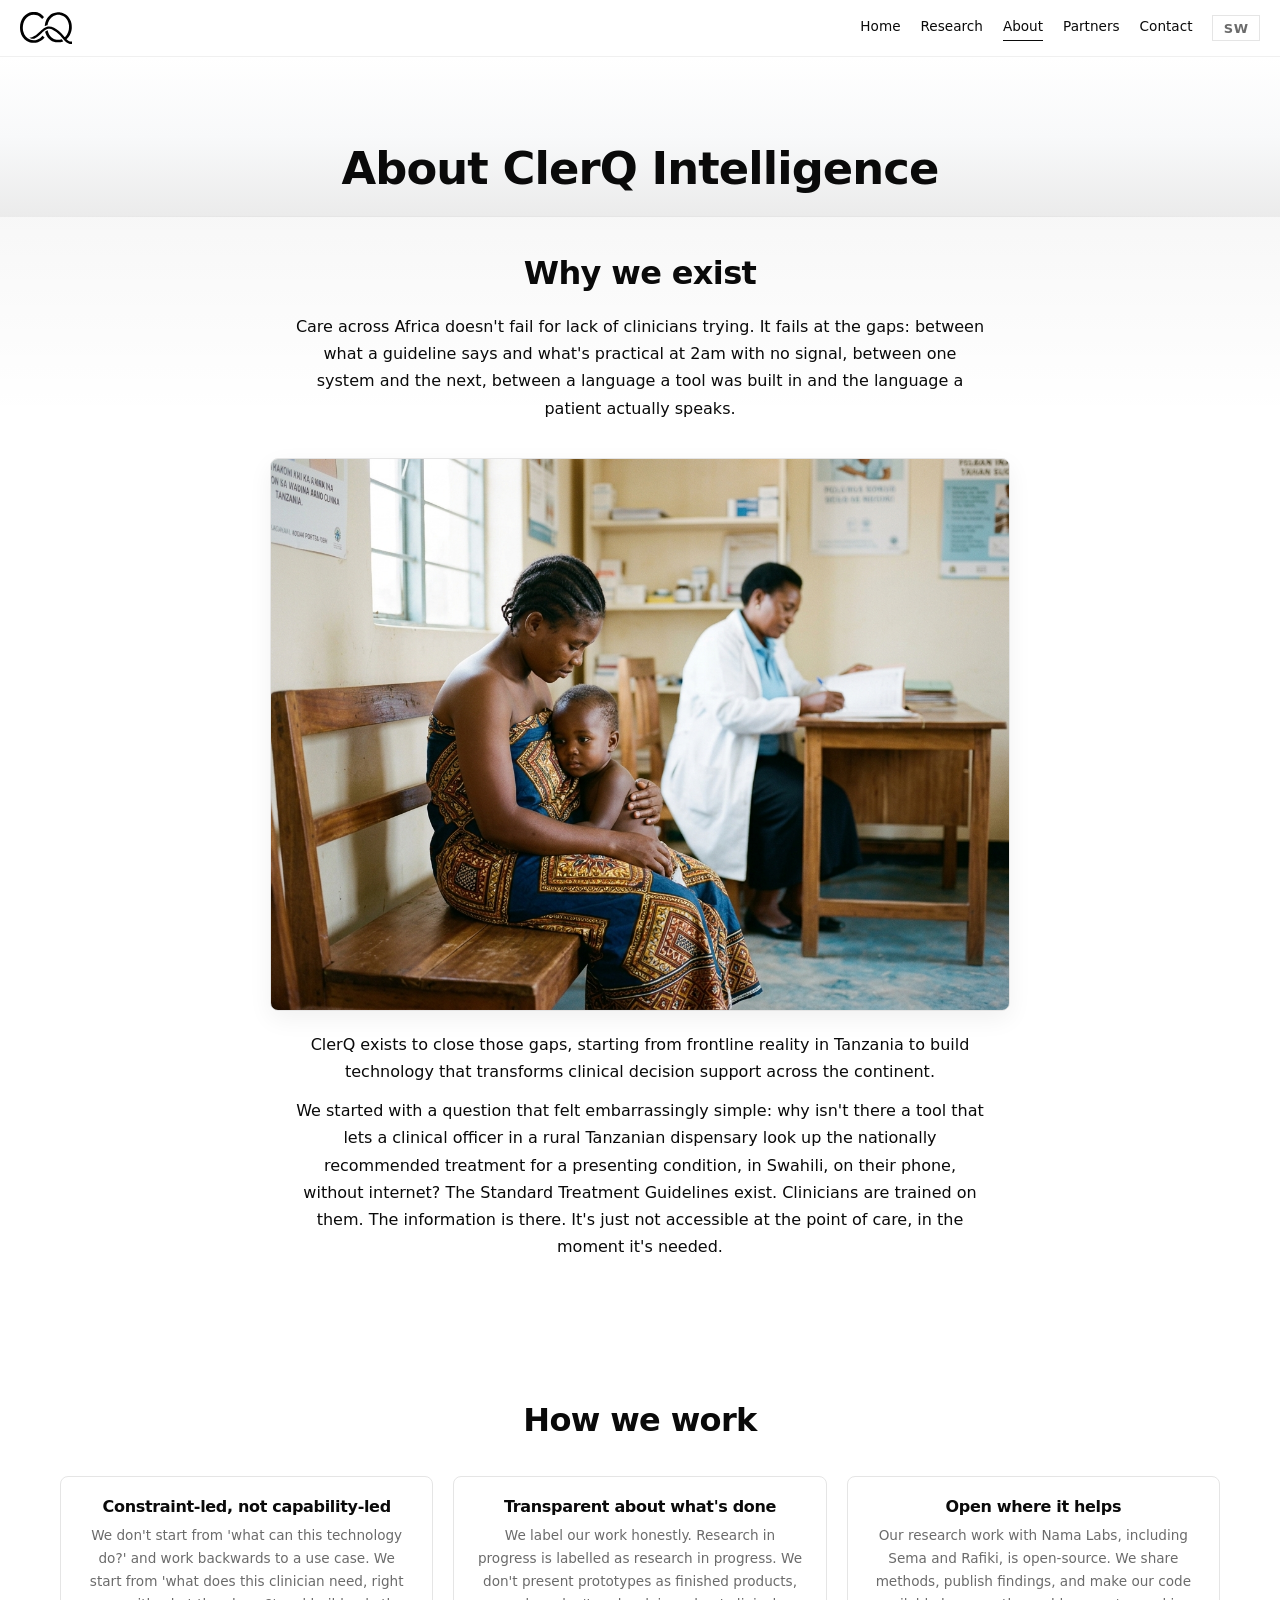
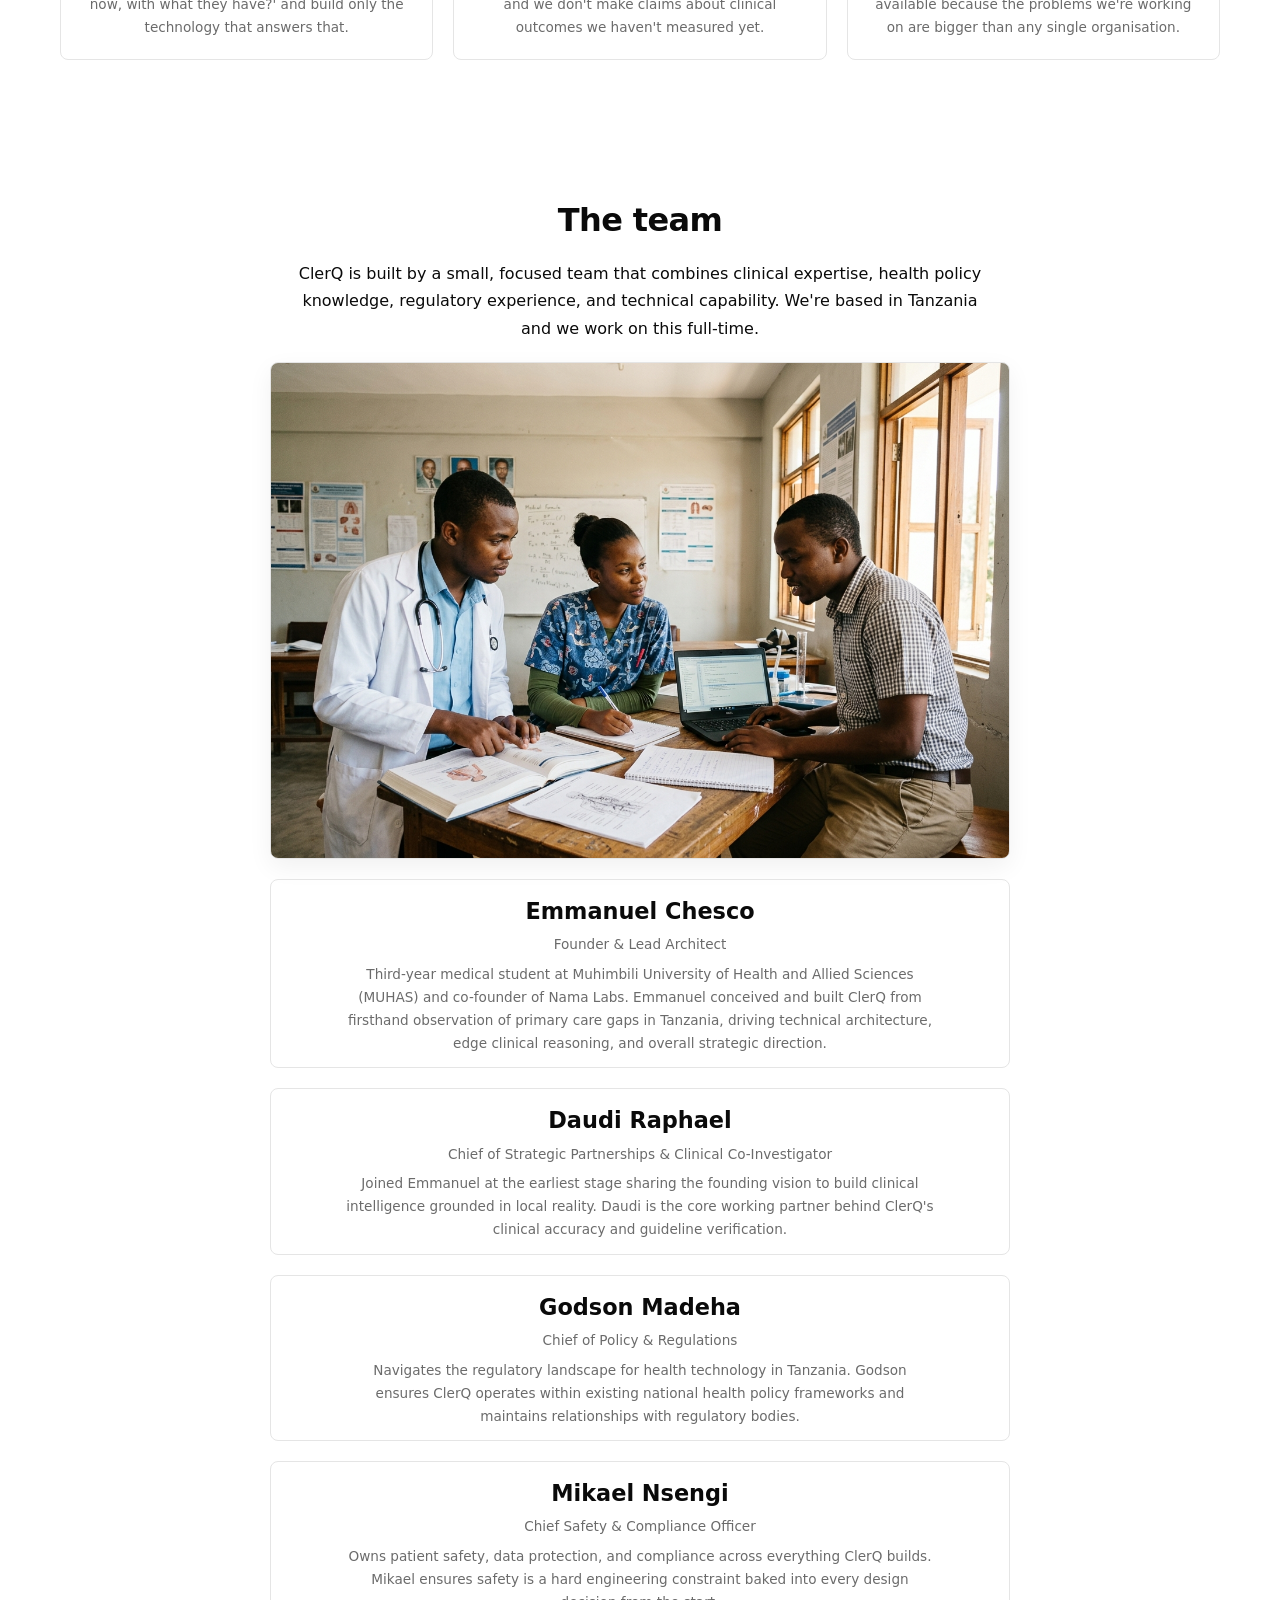
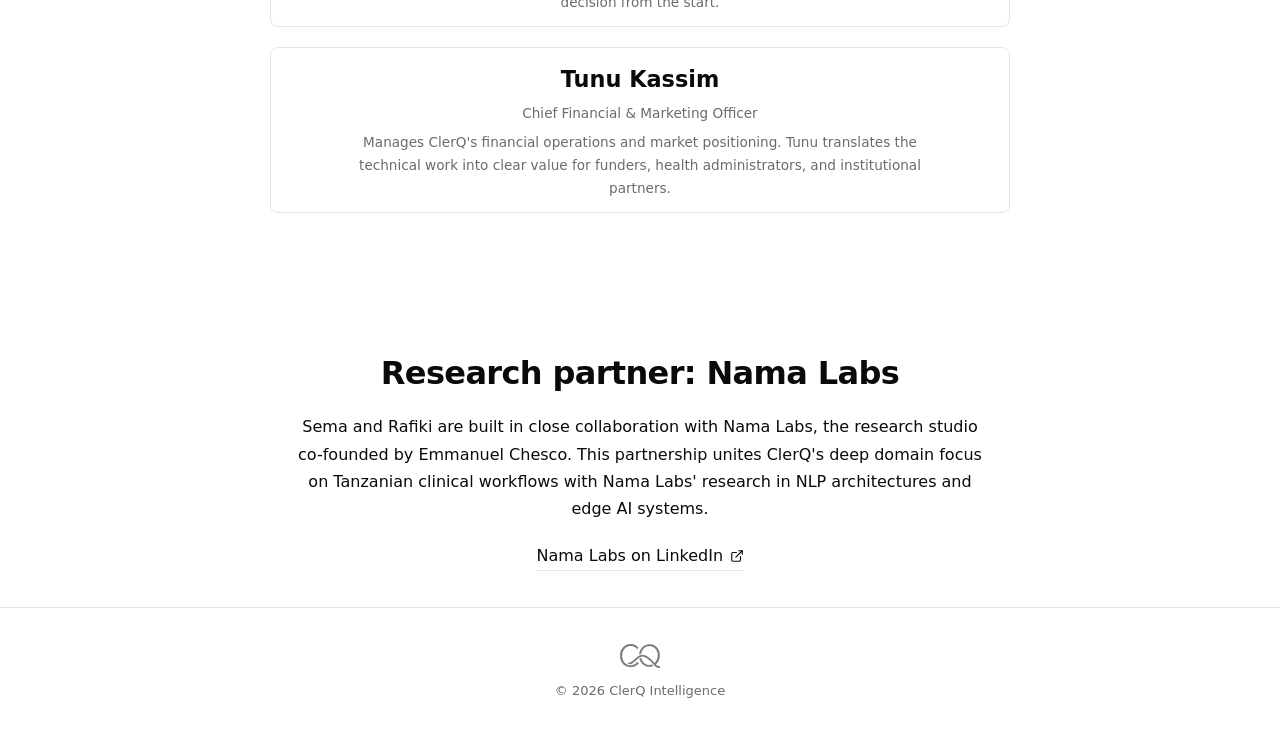
==== commit da3fad91: "feat(nav,video): stick top nav on scroll for mobile and desktop, add inspiring cinematic soundtrack " ====
--- a/about/index.html
+++ b/about/index.html
@@ -18,7 +18,7 @@
   <link rel="icon" type="image/png" sizes="192x192" href="/favicon-192.png">
   <link rel="apple-touch-icon" href="/apple-touch-icon.png">
   <link rel="manifest" href="/site.webmanifest">
-  <link rel="stylesheet" href="/css/main.css?v=20261111_11">
+  <link rel="stylesheet" href="/css/main.css?v=20261111_12">
 </head>
 <body>
 
@@ -67,7 +67,7 @@
       </p>
 
       <div style="margin: var(--space-lg) auto 0; border: 1px solid var(--line); border-radius: 8px; overflow: hidden; max-width: 740px; box-shadow: 0 8px 24px rgba(0,0,0,0.06);">
-        <img src="/assets/images/primary-encounter.jpg?v=20261111_11" alt="Mother and young child seated together in a clinic consultation room in Tanzania" style="width: 100%; height: auto; display: block;" loading="lazy">
+        <img src="/assets/images/primary-encounter.jpg?v=20261111_12" alt="Mother and young child seated together in a clinic consultation room in Tanzania" style="width: 100%; height: auto; display: block;" loading="lazy">
       </div>
 
       <p style="margin-top: var(--space-md);" data-en="ClerQ exists to close those gaps, starting from frontline reality in Tanzania to build technology that transforms clinical decision support across the continent." data-sw="ClerQ ipo kufunga mapengo hayo, kuanzia uhalisia wa mstari wa mbele nchini Tanzania kujenga teknolojia inayobadilisha msaada wa maamuzi ya kitabibu kote barani.">
@@ -118,7 +118,7 @@
         ClerQ is built by a small, focused team that combines clinical expertise, health policy knowledge, regulatory experience, and technical capability. We're based in Tanzania and we work on this full-time.
       </p>
       <div style="margin: var(--space-md) auto 0; border: 1px solid var(--line); border-radius: 8px; overflow: hidden; max-width: 740px; box-shadow: 0 8px 24px rgba(0,0,0,0.06);">
-        <img src="/assets/images/team-facility.jpg?v=20261111_11" alt="ClerQ Intelligence clinical research and development team in Dar es Salaam" style="width: 100%; height: auto; display: block;" loading="lazy">
+        <img src="/assets/images/team-facility.jpg?v=20261111_12" alt="ClerQ Intelligence clinical research and development team in Dar es Salaam" style="width: 100%; height: auto; display: block;" loading="lazy">
       </div>
 
       <div class="team-list">
@@ -180,6 +180,6 @@
     </div>
   </footer>
 
-  <script src="/js/main.js?v=20261111_11"></script>
+  <script src="/js/main.js?v=20261111_12"></script>
 </body>
 </html>
--- a/css/main.css
+++ b/css/main.css
@@ -92,7 +92,7 @@
   scroll-padding-top: 80px;
   -webkit-text-size-adjust: 100%;
   text-size-adjust: 100%;
-  overflow-x: hidden;
+  overflow-x: clip;
 }
 
 body {
@@ -105,7 +105,7 @@
   -webkit-font-smoothing: antialiased;
   -moz-osx-font-smoothing: grayscale;
   text-rendering: optimizeLegibility;
-  overflow-x: hidden;
+  overflow-x: clip;
   width: 100%;
 }
 
@@ -204,17 +204,18 @@
   top: 0;
   left: 0;
   right: 0;
-  z-index: 100;
+  z-index: 1000;
   padding: var(--space-sm) var(--space-md);
   display: flex;
   align-items: center;
   justify-content: space-between;
-  background: rgba(255, 255, 255, 0.92);
+  background: rgba(255, 255, 255, 0.94);
   backdrop-filter: blur(20px);
   -webkit-backdrop-filter: blur(20px);
-  border-bottom: 1px solid transparent;
+  border-bottom: 1px solid rgba(0, 0, 0, 0.06);
   transition: border-color var(--duration-normal) var(--ease-out),
-              background-color var(--duration-normal) var(--ease-out);
+              background-color var(--duration-normal) var(--ease-out),
+              box-shadow var(--duration-normal) var(--ease-out);
 }
 
 .nav__backdrop {
@@ -236,7 +237,8 @@
 
 .nav--scrolled {
   border-bottom-color: var(--line);
-  background: rgba(255, 255, 255, 0.95);
+  background: rgba(255, 255, 255, 0.98);
+  box-shadow: 0 4px 20px rgba(0, 0, 0, 0.05);
 }
 
 .nav__logo {
@@ -381,7 +383,7 @@
     radial-gradient(ellipse 70% 50% at 50% 25%, rgba(0, 168, 89, 0.12) 0%, transparent 65%),
     radial-gradient(ellipse 50% 40% at 80% 50%, rgba(0, 163, 224, 0.08) 0%, transparent 55%),
     linear-gradient(180deg, rgba(7, 8, 10, 0.72) 0%, rgba(7, 8, 10, 0.94) 100%),
-    url('/assets/images/clinician-care.jpg?v=20261111_11');
+    url('/assets/images/clinician-care.jpg?v=20261111_12');
   background-size: cover;
   background-position: center;
   padding: calc(var(--space-2xl) + 1rem) var(--space-md) var(--space-xl);
@@ -1252,7 +1254,13 @@
   }
 
   .nav {
+    position: sticky;
+    top: 0;
+    z-index: 1000;
     padding: 0.6rem var(--space-md);
+    background: rgba(255, 255, 255, 0.96);
+    backdrop-filter: blur(20px);
+    -webkit-backdrop-filter: blur(20px);
   }
 
   .nav__links {
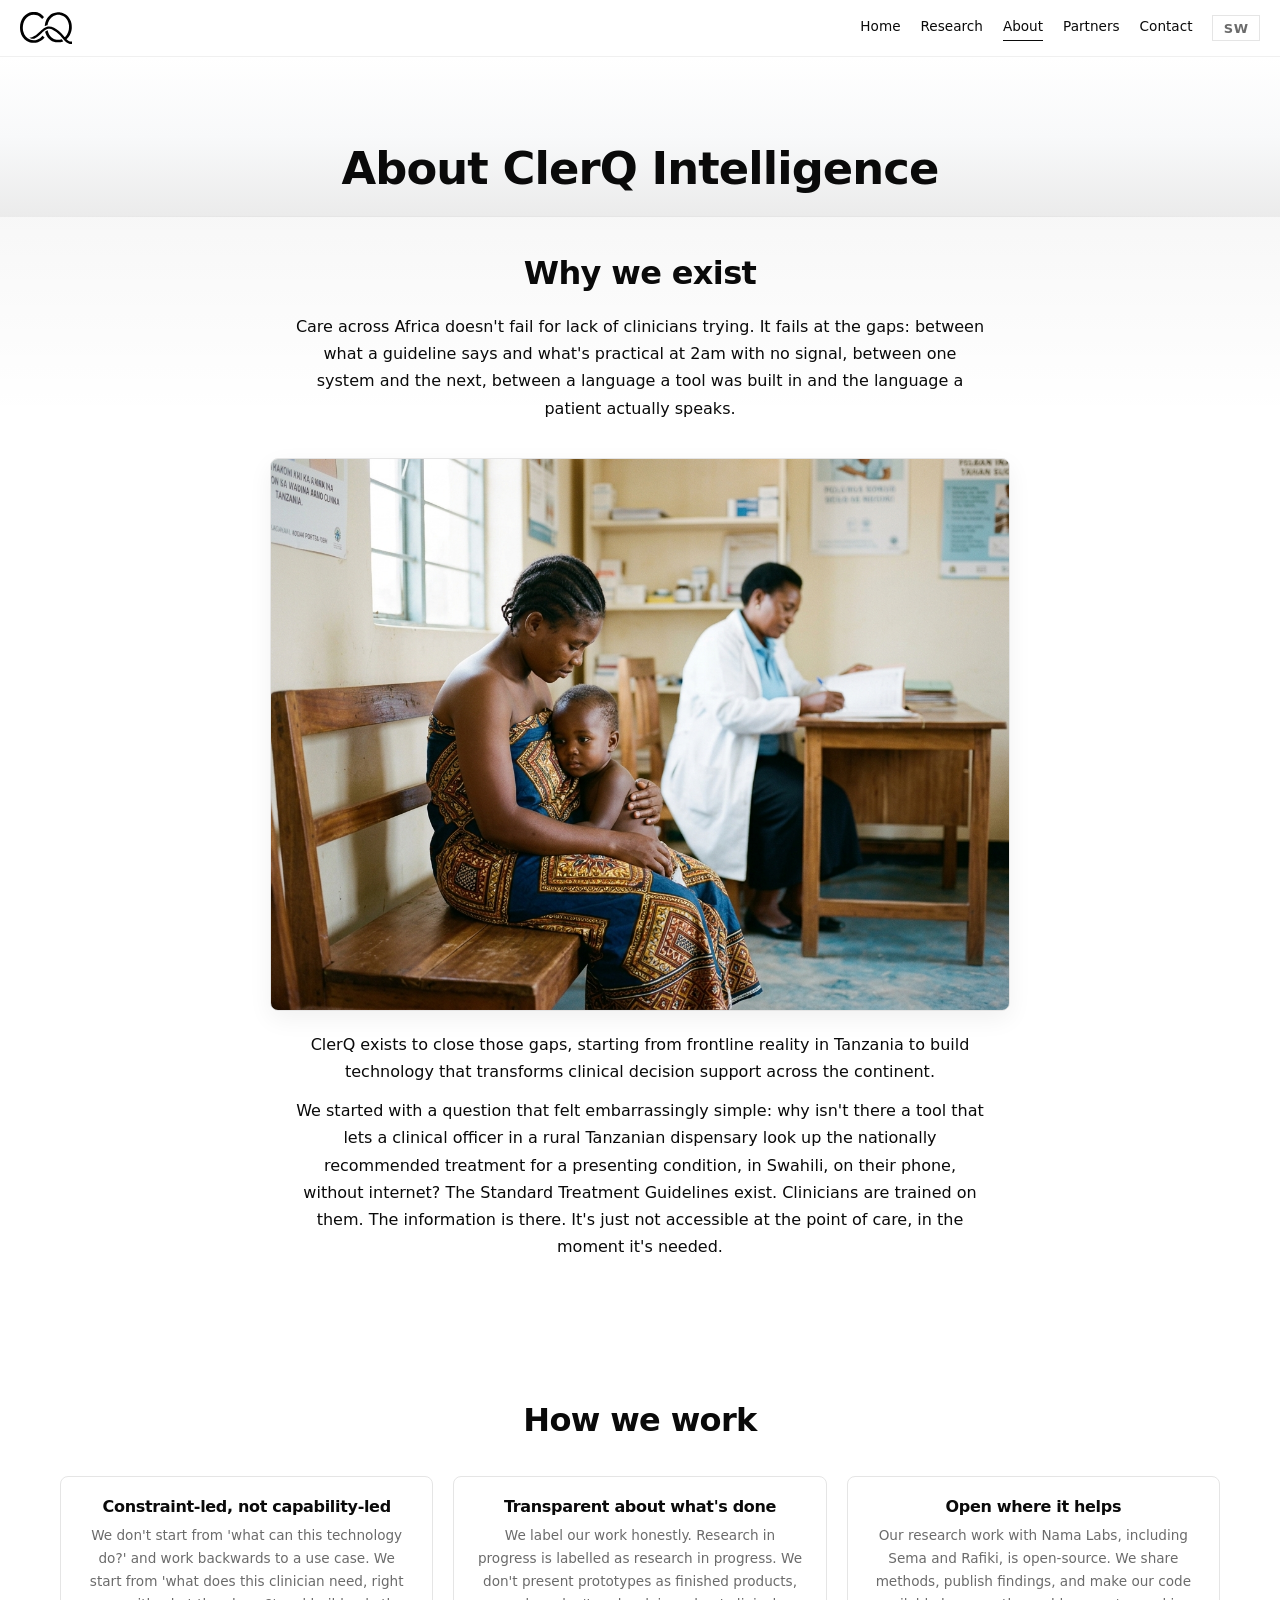
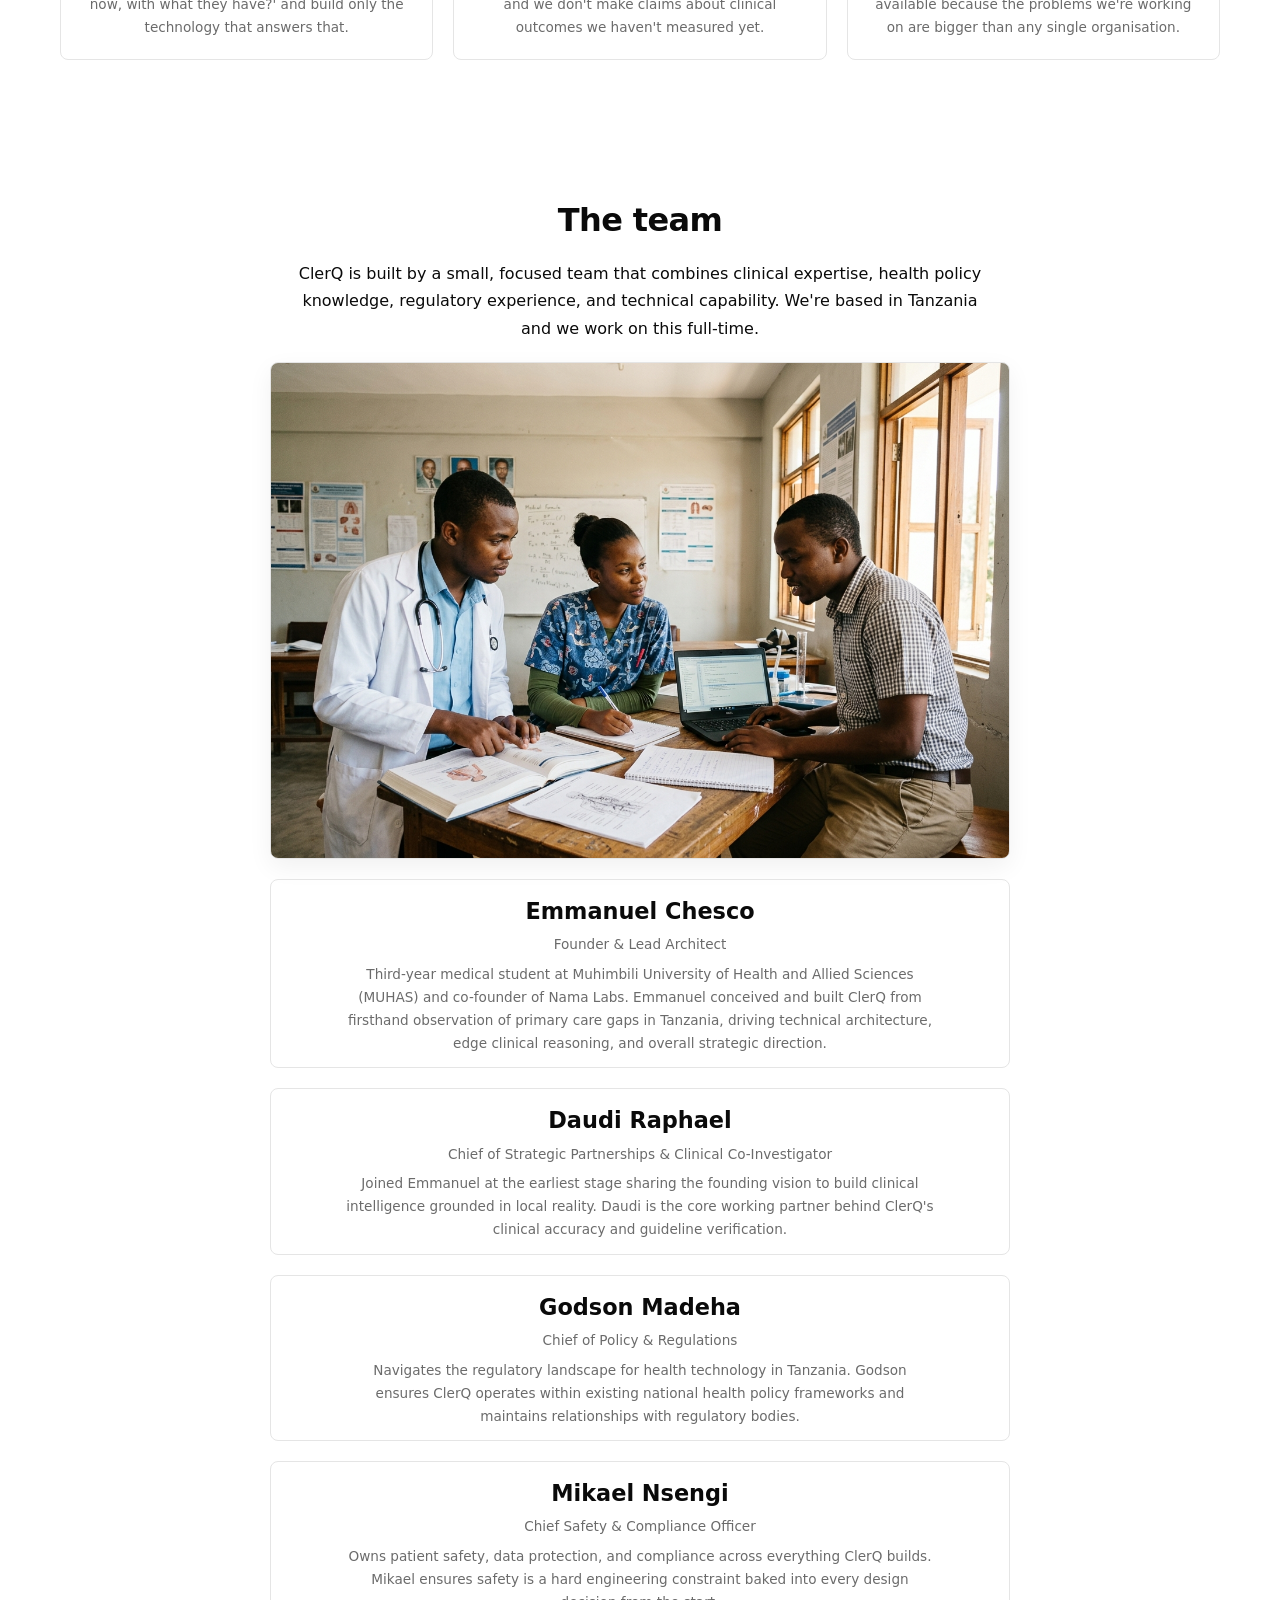
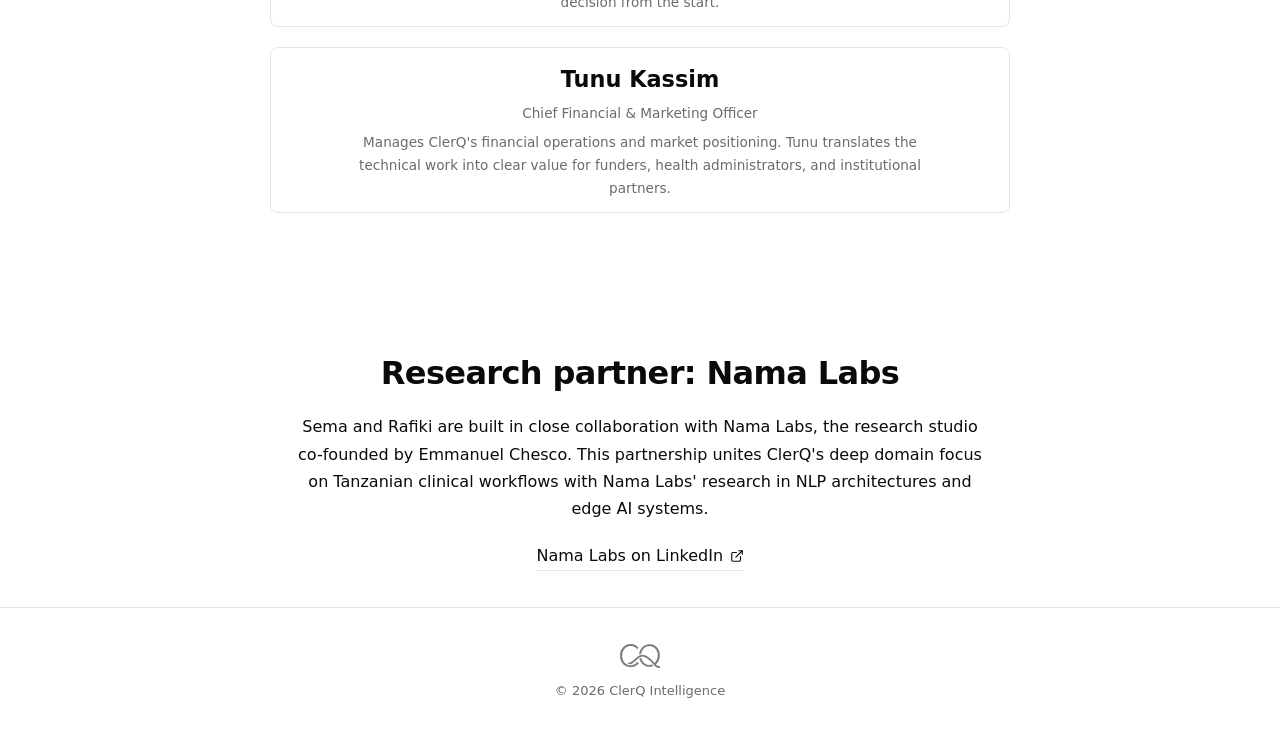
==== commit 00275bbc: "fix(mobile,scroll): fix iPhone layout overflow/nav overlay, prevent first-run auto-scroll down, and " ====
--- a/about/index.html
+++ b/about/index.html
@@ -18,7 +18,7 @@
   <link rel="icon" type="image/png" sizes="192x192" href="/favicon-192.png">
   <link rel="apple-touch-icon" href="/apple-touch-icon.png">
   <link rel="manifest" href="/site.webmanifest">
-  <link rel="stylesheet" href="/css/main.css?v=20261111_12">
+  <link rel="stylesheet" href="/css/main.css?v=20261113_14">
 </head>
 <body>
 
@@ -67,7 +67,7 @@
       </p>
 
       <div style="margin: var(--space-lg) auto 0; border: 1px solid var(--line); border-radius: 8px; overflow: hidden; max-width: 740px; box-shadow: 0 8px 24px rgba(0,0,0,0.06);">
-        <img src="/assets/images/primary-encounter.jpg?v=20261111_12" alt="Mother and young child seated together in a clinic consultation room in Tanzania" style="width: 100%; height: auto; display: block;" loading="lazy">
+        <img src="/assets/images/primary-encounter.jpg?v=20261111_13" alt="Mother and young child seated together in a clinic consultation room in Tanzania" style="width: 100%; height: auto; display: block;" loading="lazy">
       </div>
 
       <p style="margin-top: var(--space-md);" data-en="ClerQ exists to close those gaps, starting from frontline reality in Tanzania to build technology that transforms clinical decision support across the continent." data-sw="ClerQ ipo kufunga mapengo hayo, kuanzia uhalisia wa mstari wa mbele nchini Tanzania kujenga teknolojia inayobadilisha msaada wa maamuzi ya kitabibu kote barani.">
@@ -88,7 +88,7 @@
   <section class="section" id="how-we-work">
     <div class="container">
       <h2 data-en="How we work" data-sw="Jinsi tunavyofanya kazi">How we work</h2>
-      <div style="margin-top: var(--space-lg); display: grid; grid-template-columns: repeat(auto-fit, minmax(280px, 1fr)); gap: var(--space-md);">
+      <div style="margin-top: var(--space-lg); display: grid; grid-template-columns: repeat(auto-fit, minmax(min(100%, 280px), 1fr)); gap: var(--space-md);">
         <div style="border: 1px solid var(--line); border-radius: 8px; padding: var(--space-md); background: rgba(255,255,255,0.02);">
           <h3 style="font-size: var(--fs-body); font-weight: var(--fw-semibold); color: var(--ink);" data-en="Constraint-led, not capability-led" data-sw="Inaongozwa na vikwazo, si uwezo">Constraint-led, not capability-led</h3>
           <p class="text-muted text-small" style="margin-top: var(--space-xs);" data-en="We don't start from 'what can this technology do?' and work backwards to a use case. We start from 'what does this clinician need, right now, with what they have?' and build only the technology that answers that." data-sw="Hatuanzi kutoka 'teknolojia hii inaweza kufanya nini?' na kufanya kazi kurudi kwa kesi ya matumizi. Tunaanzia kutoka 'daktari huyu anahitaji nini, sasa hivi, na kile alicho nacho?' na kujenga teknolojia tu inayojibu hilo.">We don't start from "what can this technology do?" and work backwards to a use case. We start from "what does this clinician need, right now, with what they have?" and build only the technology that answers that.</p>
@@ -118,7 +118,7 @@
         ClerQ is built by a small, focused team that combines clinical expertise, health policy knowledge, regulatory experience, and technical capability. We're based in Tanzania and we work on this full-time.
       </p>
       <div style="margin: var(--space-md) auto 0; border: 1px solid var(--line); border-radius: 8px; overflow: hidden; max-width: 740px; box-shadow: 0 8px 24px rgba(0,0,0,0.06);">
-        <img src="/assets/images/team-facility.jpg?v=20261111_12" alt="ClerQ Intelligence clinical research and development team in Dar es Salaam" style="width: 100%; height: auto; display: block;" loading="lazy">
+        <img src="/assets/images/team-facility.jpg?v=20261111_13" alt="ClerQ Intelligence clinical research and development team in Dar es Salaam" style="width: 100%; height: auto; display: block;" loading="lazy">
       </div>
 
       <div class="team-list">
@@ -180,6 +180,6 @@
     </div>
   </footer>
 
-  <script src="/js/main.js?v=20261111_12"></script>
+  <script src="/js/main.js?v=20261113_14"></script>
 </body>
 </html>
--- a/css/main.css
+++ b/css/main.css
@@ -89,10 +89,11 @@
 
 html {
   scroll-behavior: smooth;
-  scroll-padding-top: 80px;
+  scroll-padding-top: 76px;
   -webkit-text-size-adjust: 100%;
   text-size-adjust: 100%;
-  overflow-x: clip;
+  overflow-x: hidden;
+  max-width: 100%;
 }
 
 body {
@@ -105,7 +106,8 @@
   -webkit-font-smoothing: antialiased;
   -moz-osx-font-smoothing: grayscale;
   text-rendering: optimizeLegibility;
-  overflow-x: clip;
+  overflow-x: hidden;
+  max-width: 100%;
   width: 100%;
 }
 
@@ -209,36 +211,47 @@
   display: flex;
   align-items: center;
   justify-content: space-between;
+  background: transparent;
+  border-bottom: 1px solid rgba(0, 0, 0, 0.06);
+  transition: border-color var(--duration-normal) var(--ease-out),
+              box-shadow var(--duration-normal) var(--ease-out);
+}
+
+/* Put blur on ::before so .nav never traps position: fixed .nav__links on iOS Safari */
+.nav::before {
+  content: '';
+  position: absolute;
+  inset: 0;
+  z-index: -1;
+  pointer-events: none;
   background: rgba(255, 255, 255, 0.94);
   backdrop-filter: blur(20px);
   -webkit-backdrop-filter: blur(20px);
-  border-bottom: 1px solid rgba(0, 0, 0, 0.06);
-  transition: border-color var(--duration-normal) var(--ease-out),
-              background-color var(--duration-normal) var(--ease-out),
-              box-shadow var(--duration-normal) var(--ease-out);
+  transition: background-color var(--duration-normal) var(--ease-out);
+}
+
+.nav--menu-open {
+  background: transparent !important;
+  border-bottom-color: transparent !important;
+  box-shadow: none !important;
+  z-index: 100000 !important;
+}
+
+.nav--menu-open::before {
+  display: none !important;
 }
 
 .nav__backdrop {
-  position: fixed;
-  inset: 0;
-  background: rgba(0, 0, 0, 0.45);
-  backdrop-filter: blur(4px);
-  -webkit-backdrop-filter: blur(4px);
-  opacity: 0;
-  pointer-events: none;
-  transition: opacity var(--duration-normal) var(--ease-out);
-  z-index: 9998;
-}
-
-.nav__backdrop--open {
-  opacity: 1;
-  pointer-events: auto;
+  display: none !important;
 }
 
 .nav--scrolled {
   border-bottom-color: var(--line);
+  box-shadow: 0 4px 20px rgba(0, 0, 0, 0.05);
+}
+
+.nav--scrolled::before {
   background: rgba(255, 255, 255, 0.98);
-  box-shadow: 0 4px 20px rgba(0, 0, 0, 0.05);
 }
 
 .nav__logo {
@@ -383,7 +396,7 @@
     radial-gradient(ellipse 70% 50% at 50% 25%, rgba(0, 168, 89, 0.12) 0%, transparent 65%),
     radial-gradient(ellipse 50% 40% at 80% 50%, rgba(0, 163, 224, 0.08) 0%, transparent 55%),
     linear-gradient(180deg, rgba(7, 8, 10, 0.72) 0%, rgba(7, 8, 10, 0.94) 100%),
-    url('/assets/images/clinician-care.jpg?v=20261111_12');
+    url('/assets/images/clinician-care.jpg?v=20261111_13');
   background-size: cover;
   background-position: center;
   padding: calc(var(--space-2xl) + 1rem) var(--space-md) var(--space-xl);
@@ -450,7 +463,7 @@
 /* --- Smiling People & Clinical Voices Gallery --- */
 .voices-gallery {
   display: grid;
-  grid-template-columns: repeat(auto-fit, minmax(280px, 1fr));
+  grid-template-columns: repeat(auto-fit, minmax(min(100%, 280px), 1fr));
   gap: var(--space-md);
   margin-top: var(--space-lg);
 }
@@ -662,6 +675,7 @@
 /* --- Product Snapshot --------------------------------------- */
 .snapshot {
   position: relative;
+  overflow: hidden;
 }
 
 .snapshot::before {
@@ -787,7 +801,7 @@
 
 .hakiki-grid {
   display: grid;
-  grid-template-columns: repeat(auto-fit, minmax(280px, 1fr));
+  grid-template-columns: repeat(auto-fit, minmax(min(100%, 280px), 1fr));
   gap: var(--space-md);
   margin-top: var(--space-lg);
   text-align: center;
@@ -882,6 +896,10 @@
   display: inline-flex;
   align-items: center;
   justify-content: center;
+  flex-wrap: wrap;
+  text-align: center;
+  max-width: 100%;
+  overflow-wrap: anywhere;
   gap: 0.5em;
   transition: gap var(--duration-normal) var(--ease-out),
               opacity var(--duration-fast) var(--ease-out);
@@ -1069,6 +1087,11 @@
   display: inline-flex;
   align-items: center;
   justify-content: center;
+  flex-wrap: wrap;
+  text-align: center;
+  max-width: 100%;
+  overflow-wrap: anywhere;
+  word-break: break-word;
   gap: 0.4em;
   font-weight: var(--fw-medium);
   border-bottom: 1px solid var(--line);
@@ -1258,103 +1281,124 @@
     top: 0;
     z-index: 1000;
     padding: 0.6rem var(--space-md);
+    background: transparent;
+  }
+
+  .nav::before {
     background: rgba(255, 255, 255, 0.96);
-    backdrop-filter: blur(20px);
-    -webkit-backdrop-filter: blur(20px);
   }
 
   .nav__links {
-    position: fixed;
-    inset: 0;
-    width: 100vw;
-    height: 100vh;
-    height: 100dvh;
-    background: rgba(255, 255, 255, 0.98);
-    backdrop-filter: blur(30px);
-    -webkit-backdrop-filter: blur(30px);
-    z-index: 9999;
-    display: flex;
-    flex-direction: column;
-    align-items: center;
-    justify-content: center;
-    padding: 3rem 1.5rem;
-    gap: 1.25rem;
-    box-shadow: none;
+    position: fixed !important;
+    inset: 0 !important;
+    width: 100% !important;
+    height: 100vh !important;
+    height: 100dvh !important;
+    min-height: -webkit-fill-available;
+    background: rgba(255, 255, 255, 0.98) !important;
+    backdrop-filter: blur(30px) !important;
+    -webkit-backdrop-filter: blur(30px) !important;
+    z-index: 100001 !important;
+    display: flex !important;
+    flex-direction: column !important;
+    align-items: center !important;
+    justify-content: center !important;
+    padding: calc(env(safe-area-inset-top, 0px) + 4rem) 1.5rem calc(env(safe-area-inset-bottom, 0px) + 2rem) !important;
+    gap: 1.25rem !important;
+    box-shadow: none !important;
+    overflow-y: auto !important;
+    -webkit-overflow-scrolling: touch;
     opacity: 0;
     visibility: hidden;
     pointer-events: none;
-    transform: scale(0.97);
-    transition: opacity 0.25s cubic-bezier(0.16, 1, 0.3, 1),
-                transform 0.25s cubic-bezier(0.16, 1, 0.3, 1),
-                visibility 0.25s;
+    transform: scale(0.98);
+    transition: opacity 0.22s cubic-bezier(0.16, 1, 0.3, 1),
+                transform 0.22s cubic-bezier(0.16, 1, 0.3, 1),
+                visibility 0.22s;
   }
 
   .nav__links--open {
-    opacity: 1;
-    visibility: visible;
+    opacity: 1 !important;
+    visibility: visible !important;
+    pointer-events: auto !important;
+    transform: scale(1) !important;
+  }
+
+  .nav__links * {
     pointer-events: auto;
-    transform: scale(1);
   }
 
   .nav__close {
-    position: absolute;
-    top: 1.25rem;
-    right: 1.25rem;
-    width: 44px;
-    height: 44px;
-    display: flex;
-    align-items: center;
-    justify-content: center;
-    border-radius: 50%;
-    background: rgba(10, 10, 10, 0.06);
-    border: 1px solid rgba(10, 10, 10, 0.08);
-    color: #0A0A0A;
-    cursor: pointer;
+    position: absolute !important;
+    top: calc(env(safe-area-inset-top, 0px) + 1rem) !important;
+    right: 1.25rem !important;
+    width: 48px !important;
+    height: 48px !important;
+    display: flex !important;
+    align-items: center !important;
+    justify-content: center !important;
+    border-radius: 50% !important;
+    background: rgba(10, 10, 10, 0.08) !important;
+    border: 1px solid rgba(10, 10, 10, 0.12) !important;
+    color: #0A0A0A !important;
+    cursor: pointer !important;
     transition: background 0.2s ease, transform 0.2s ease;
-    z-index: 10001;
+    z-index: 100005 !important;
+    pointer-events: auto !important;
   }
 
   .nav__close:active {
     transform: scale(0.92);
-    background: rgba(10, 10, 10, 0.14);
+    background: rgba(10, 10, 10, 0.16) !important;
   }
 
   .nav__link {
-    font-size: 1.35rem;
-    font-weight: 600;
-    color: #0A0A0A;
-    padding: 0.6rem 1.75rem;
-    border: none;
-    border-bottom: 1px solid transparent;
-    text-align: center;
-    width: auto;
-    display: inline-block;
+    font-size: 1.45rem !important;
+    font-weight: 700 !important;
+    color: #0A0A0A !important;
+    padding: 0.65rem 2rem !important;
+    border: none !important;
+    text-align: center !important;
+    width: auto !important;
+    display: block !important;
+    cursor: pointer !important;
+    pointer-events: auto !important;
+    z-index: 100003 !important;
+    text-decoration: none !important;
+    letter-spacing: -0.01em;
     transition: color 0.2s ease, transform 0.2s ease;
   }
 
   .nav__link:hover,
   .nav__link:active,
   .nav__link--active {
-    color: #00A859;
+    color: #00A859 !important;
   }
 
   .nav__lang-toggle {
-    margin-top: 1.25rem;
-    width: auto;
-    min-width: 130px;
-    padding: 0.7rem 1.75rem;
-    display: inline-flex;
-    align-items: center;
-    justify-content: center;
-    border-radius: 999px;
-    border: 1.5px solid #0A0A0A;
-    background: #0A0A0A;
-    color: #FFFFFF;
-    font-size: 0.95rem;
-    font-weight: 600;
-    letter-spacing: 0.04em;
-    cursor: pointer;
+    margin-top: 1.25rem !important;
+    width: auto !important;
+    min-width: 140px !important;
+    padding: 0.75rem 2rem !important;
+    display: inline-flex !important;
+    align-items: center !important;
+    justify-content: center !important;
+    border-radius: 999px !important;
+    border: 2px solid #0A0A0A !important;
+    background: #0A0A0A !important;
+    color: #FFFFFF !important;
+    font-size: 1rem !important;
+    font-weight: 700 !important;
+    letter-spacing: 0.04em !important;
+    cursor: pointer !important;
+    pointer-events: auto !important;
+    z-index: 100003 !important;
     transition: transform 0.2s ease, opacity 0.2s ease;
+  }
+
+  .nav__lang-toggle span {
+    color: #FFFFFF !important;
+    pointer-events: none;
   }
 
   .nav__lang-toggle:active {
@@ -2592,7 +2636,7 @@
 
 .tdhw-hub-grid {
   display: grid;
-  grid-template-columns: repeat(auto-fit, minmax(280px, 1fr));
+  grid-template-columns: repeat(auto-fit, minmax(min(100%, 280px), 1fr));
   gap: var(--space-md);
   margin-top: var(--space-md);
 }
@@ -2659,6 +2703,35 @@
   border-color: #FFFFFF;
 }
 
+section[id],
+.video-card,
+#keynote-film,
+#interactive-showcase {
+  scroll-margin-top: 84px;
+}
+
+.video-card {
+  transition: box-shadow 0.35s ease, border-color 0.35s ease, transform 0.35s ease;
+}
+
+.video-card--focus {
+  border-color: #00A859 !important;
+  box-shadow: 0 0 0 3px rgba(0, 168, 89, 0.35), 0 24px 60px rgba(0, 168, 89, 0.18) !important;
+}
+
+.contact-spotlight-box {
+  display: grid;
+  grid-template-columns: repeat(auto-fit, minmax(min(100%, 280px), 1fr));
+  gap: var(--space-xl);
+  align-items: center;
+  text-align: center;
+  background: linear-gradient(135deg, rgba(0, 163, 224, 0.08), rgba(0, 168, 89, 0.08));
+  border: 1px solid rgba(0, 163, 224, 0.25);
+  border-radius: 20px;
+  padding: var(--space-xl);
+  overflow: hidden;
+}
+
 /* ============================================================
    Final Responsive Overrides (Cascading at end of stylesheet)
    ============================================================ */
@@ -2671,6 +2744,57 @@
 }
 
 @media (max-width: 768px) {
+  /* TDHW Institutional Bar: compact on iPhone so Hero stays above the fold */
+  .tdhw-institutional-bar {
+    padding: 0.45rem 0.75rem;
+    font-size: 0.72rem;
+    line-height: 1.4;
+  }
+  .tdhw-institutional-bar__inner {
+    gap: 0.4rem;
+    flex-direction: column;
+    text-align: center;
+  }
+  .tdhw-institutional-bar__tag {
+    font-size: 0.65rem;
+    padding: 0.1rem 0.42rem;
+  }
+  .tdhw-institutional-bar__link {
+    font-size: 0.75rem;
+  }
+
+  /* Hero on iPhone: balanced first-run fold framing */
+  .hero {
+    min-height: auto;
+    padding: 2rem 1rem 2rem;
+  }
+  .hero__content {
+    gap: 0.75rem;
+  }
+  .hero__logotype {
+    width: min(250px, 68vw);
+  }
+  .hero__tagline {
+    font-size: 0.9375rem;
+    line-height: 1.5;
+  }
+
+  /* Keynote Video Card Mobile Polish (cascades after desktop rule) */
+  .video-card {
+    border-radius: 12px;
+  }
+  .video-caption {
+    padding: 0.85rem 1rem;
+    gap: 0.65rem;
+  }
+
+  /* Contact Spotlight Mobile Polish */
+  .contact-spotlight-box {
+    padding: 1.25rem 1rem;
+    gap: 1.25rem;
+    border-radius: 16px;
+  }
+
   /* Suite Section Mobile Polish */
   .suite-section {
     padding: 2.25rem 0;
@@ -2680,13 +2804,15 @@
   }
   .suite-nav-scroll {
     justify-content: flex-start;
-    padding: 0.35rem 0.75rem 0.75rem;
+    width: 100%;
+    max-width: 100%;
+    padding: 0.35rem 0.25rem 0.75rem;
     margin-bottom: 1rem;
     -webkit-overflow-scrolling: touch;
     scroll-snap-type: x mandatory;
   }
   .suite-nav {
-    margin: 0 auto;
+    margin: 0;
     padding: 0.25rem;
     gap: 0.25rem;
     border-radius: 12px;
@@ -2815,6 +2941,18 @@
   }
 }
 
+@media (max-width: 640px) {
+  .tdhw-institutional-bar__actions {
+    display: none !important;
+  }
+  .tdhw-institutional-bar {
+    padding: 0.45rem 0.75rem;
+  }
+  .contact-spotlight-img {
+    height: 220px !important;
+  }
+}
+
 @media (max-width: 480px) {
   .suite-stage-card {
     padding: 1rem 0.75rem;
